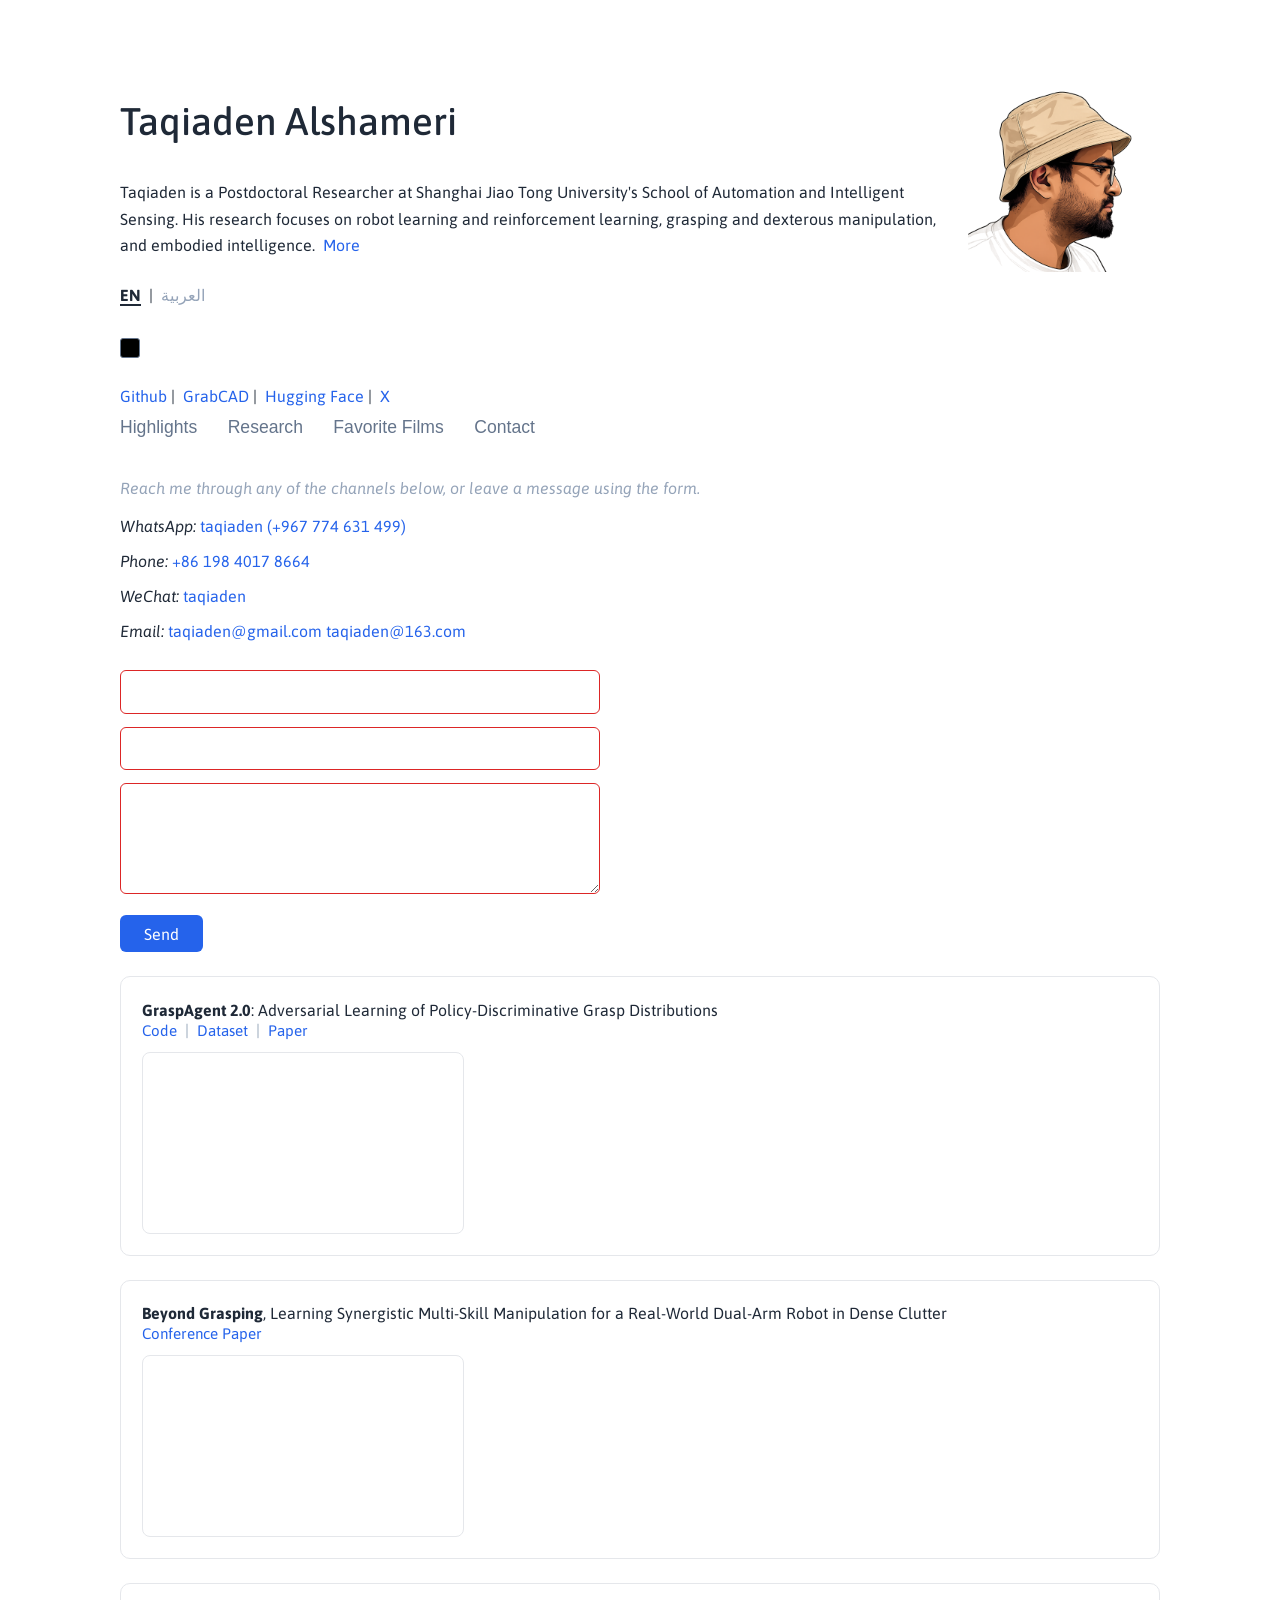
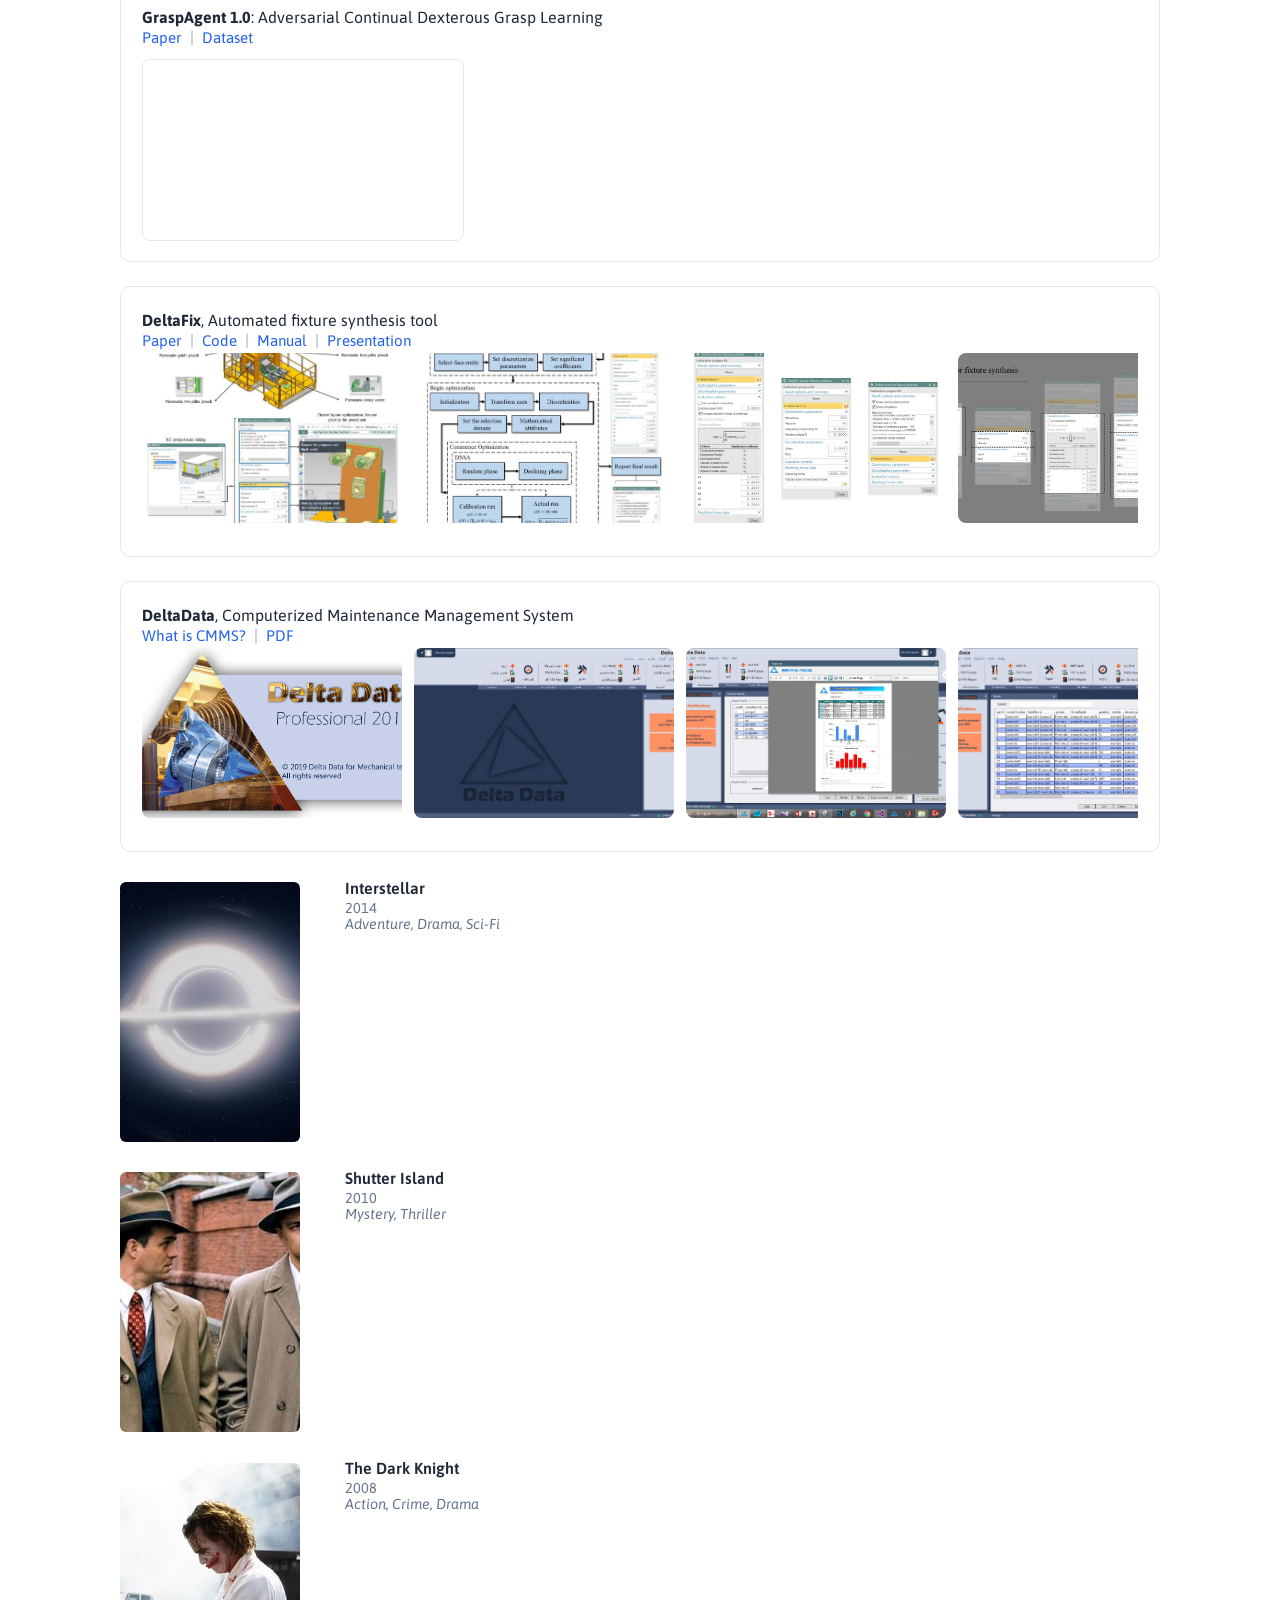
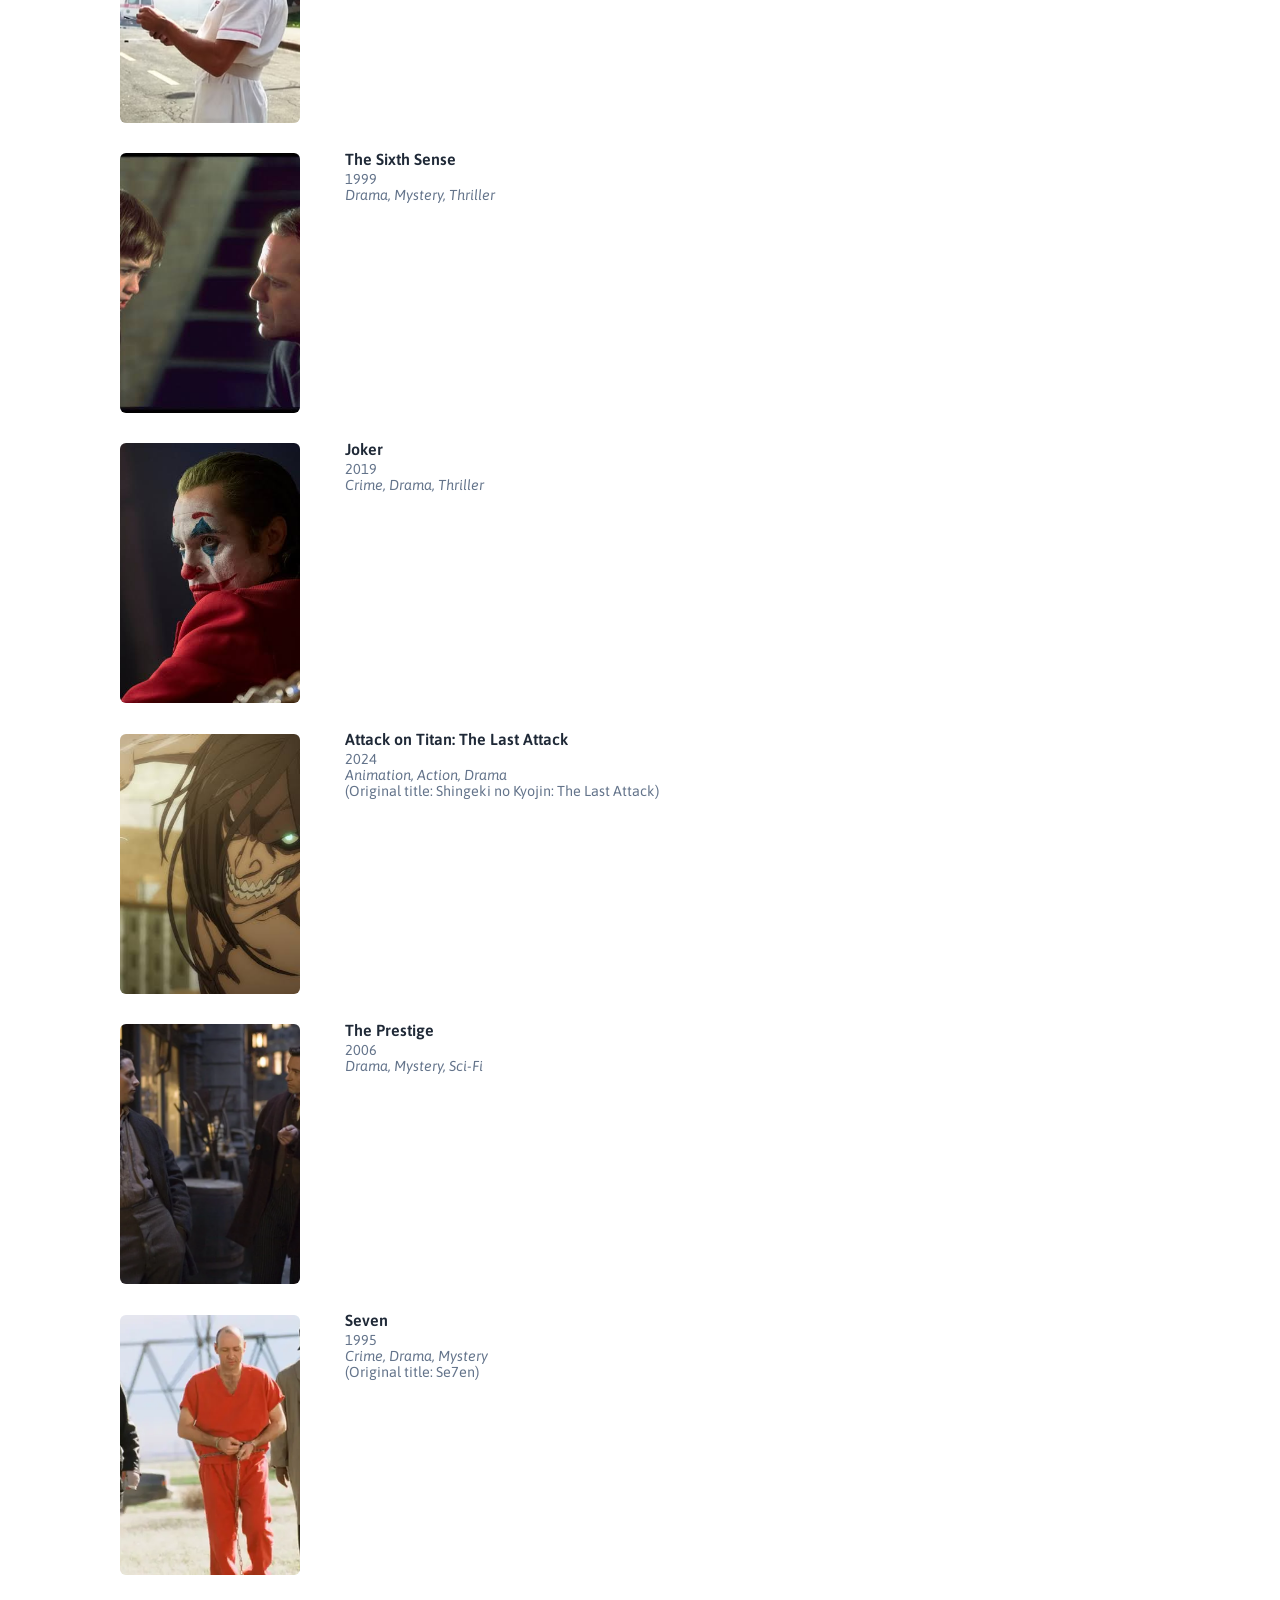
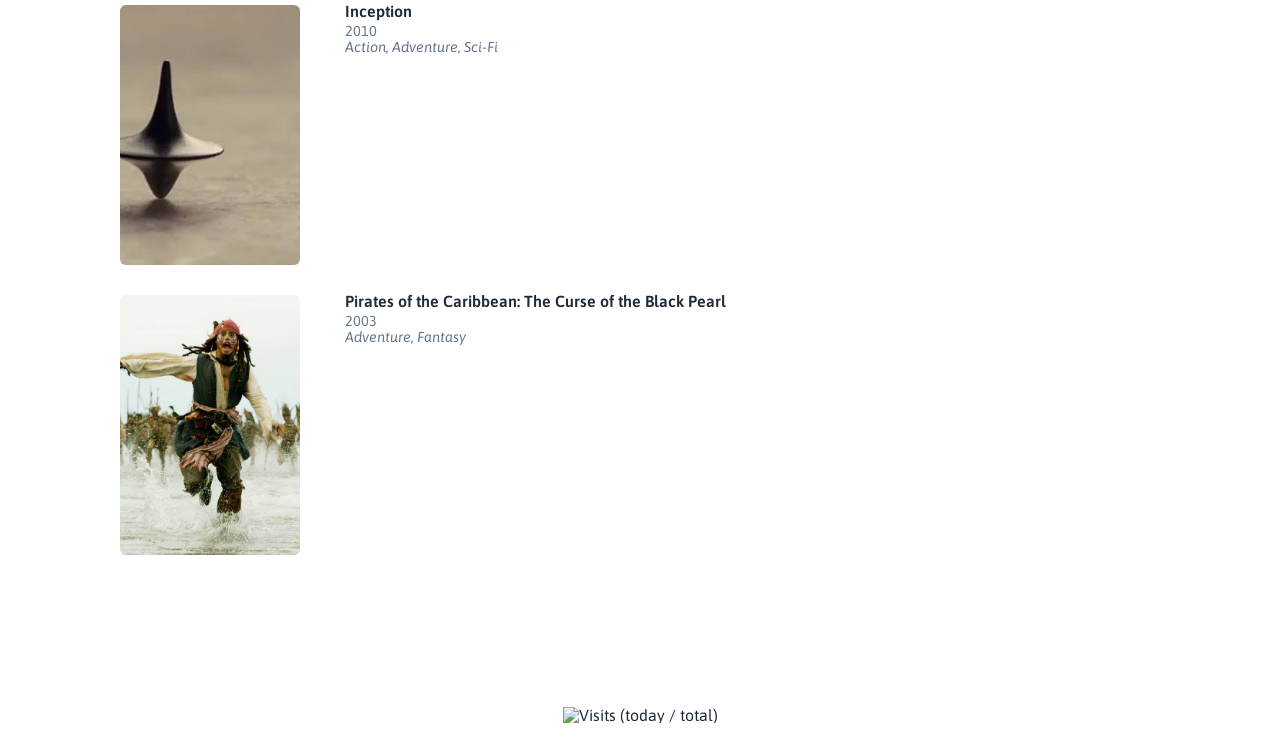
==== index.html @ e6f74d8f "commit my site from labtop" ====
<!DOCTYPE HTML>
<html>

<head>

  <!-- Title -->
  <title>Taqiaden</title>
  <link rel="icon" type="image/png" href="images/profile.png">
  <meta charset="utf-8" />
  <meta name="viewport" content="width=device-width, initial-scale=1.0">
  <!-- Isotope JS -->
  <script src="https://cdnjs.cloudflare.com/ajax/libs/jquery/3.6.1/jquery.min.js"></script>
  <script src="https://cdnjs.cloudflare.com/ajax/libs/jqueryui/1.13.2/jquery-ui.min.js"></script>
  <script src="https://unpkg.com/isotope-layout@3/dist/isotope.pkgd.min.js"></script>

  <!-- Custom Style -->
  <script>
    document.documentElement.dataset.theme =
      window.matchMedia &&
        window.matchMedia('(prefers-color-scheme: dark)').matches
        ? 'dark'
        : 'light';
  </script>
  <link rel="stylesheet" href="style.css">

  <!-- Google Font -->
  <link rel="preconnect" href="https://fonts.googleapis.com">
  <link rel="preconnect" href="https://fonts.gstatic.com" crossorigin>
  <link
    href="https://fonts.googleapis.com/css2?family=Asap:ital,wght@0,100;0,200;0,300;0,400;0,500;0,600;0,700;1,100;1,200;1,300;1,400;1,500;1,600;1,700&display=swap"
    rel="stylesheet">
  <script defer src="https://cloud.umami.is/script.js" data-website-id="cbba7de1-0b8f-4542-9497-7032e10884a3"></script>
</head>

<body id="body">

  <div id="main">
    <div id="intro">
      <div id="intro-text">
        <h1><span data-en="Taqiaden Alshameri" data-ar="تقي الدين الشميري"> Taqiaden Alshameri </span></h1>
        <p>
          <span
            data-en="Taqiaden is a Postdoctoral Researcher at Shanghai Jiao Tong University's School of Automation and Intelligent Sensing. His research focuses on robot learning and reinforcement learning, grasping and dexterous manipulation, and embodied intelligence."
            data-ar="تقي الدين باحث ما بعد الدكتوراه في كلية الأتمتة والاستشعار الذكي بجامعة شنغهاي جياو تونغ. تركز أبحاثه على تعلم الروبوتات والتعلم المعزز، والقبض والتلاعب البارع، والذكاء المتجسد.">
            Taqiaden is a Postdoctoral Researcher at Shanghai Jiao Tong University's School of Automation and
            Intelligent
            Sensing. His research focuses on robot learning and reinforcement learning, grasping and dexterous
            manipulation,
            and embodied intelligence.
          </span>

          <span id="more-bio" style="display: none"
            data-en="A fighter who seeks to conquer real-life problems with creative algorithms. Always straightforward to the point with minimal resource utilization. Experienced Scholar and Mechanical Engineer with a proven track record in design and automation, robotics systems, CAD modeling, deep learning, optimization algorithms, and developing computerized solutions."
            data-ar="مقاتل يسعى للتغلب على مشاكل الحياة الواقعية بخوارزميات إبداعية. مباشر دائمًا مع الحد الأدنى من استخدام الموارد. باحث ومهندس ميكانيكي متمرس مع سجل حافل في التصميم والأتمتة وأنظمة الروبوتات ونمذجة CAD والتعلم العميق وخوارزميات التحسين وتطوير الحلول المحوسبة.">
            A fighter who seeks to conquer real-life problems with creative algorithms. Always straightforward to the
            point with minimal resource utilization. Experienced Scholar and Mechanical Engineer with a proven track
            record in design and automation, robotics systems, CAD modeling, deep learning, optimization algorithms,
            and
            developing computerized solutions.
          </span>

          <a href="javascript:toggle_bio()" id="bio-toggle" data-en="More" data-ar="المزيد">More</a>
        </p>
        <p class="lang-switch">
          <a href="javascript:set_lang('en')" id="lang-en" class="lang-btn is-active">EN</a>
          &nbsp;|&nbsp;
          <a href="javascript:set_lang('ar')" id="lang-ar" class="lang-btn">العربية</a>
        </p>
        <p class="theme-switch">
          <button id="theme-toggle" type="button" aria-label="Switch to dark mode" title="Switch theme">
          </button>
        </p>
        <p>
          <a href="https://github.com/taqiaden">Github</a>&nbsp;|&nbsp;
          <a href="https://grabcad.com/taqiaden-1">GrabCAD</a>&nbsp;|&nbsp;
          <a href="https://huggingface.co/taqiaden">Hugging Face</a>&nbsp;|&nbsp;
          <a href="https://x.com/taqiaden">X</a>
        </p>

      </div>

      <div id="intro-image">
        <img src="images/profile.png">
      </div>

    </div>

    <div id="filters" class="button-group">
      <!-- <button class="button" data-filter="*">Show All</button> -->
      <button class="button" data-filter=".highlight" data-en="Highlights" data-ar="أبرز الأعمال">Highlights</button>
      <button class="button" data-filter=".publication" data-en="Research" data-ar="الأبحاث">Research</button>
      <button class="button" data-filter=".Movie" data-en="Favorite Films" data-ar="أفلامي المفضلة">Favorite
        Films</button>
      <button class="button" data-filter=".contact" data-en="Contact" data-ar="تواصل">Contact</button>

    </div>

    <div class="grid">

      <!-- ===== CONTACT ===== -->
      <div class="list-item contact" data-category="contact">
        <div class="project-description">

          <p class="contact-form-intro"
            data-en="Reach me through any of the channels below, or leave a message using the form."
            data-ar="تواصل معي عبر أي من القنوات أدناه، أو اترك رسالة باستخدام النموذج.">
            Reach me through any of the channels below, or leave a message using the form.
          </p>

          <!-- 1) Contact details first -->
          <ul class="contact-list">
            <li>
              <i data-en="WhatsApp:" data-ar="واتساب:">WhatsApp:</i>
              <a href="https://wa.me/967774631499" target="_blank" rel="noopener">taqiaden</a>
              <a href="https://wa.me/967774631499" target="_blank" rel="noopener">(+967 774 631 499)</a>
            </li>
            <li>
              <i data-en="Phone:" data-ar="الهاتف:">Phone:</i>
              <a href="tel:+8619840178664">+86 198 4017 8664</a>
            </li>
            <li>
              <i data-en="WeChat:" data-ar="ويتشات:">WeChat:</i>
              <a href="taqiaden">taqiaden</a>
            </li>
            <li>
              <i data-en="Email:" data-ar="البريد الإلكتروني:">Email:</i>
              <a href="mailto:taqiaden@gmail.com">taqiaden@gmail.com</a>
              <a href="mailto:taqiaden@163.com">taqiaden@163.com</a>
            </li>
          </ul>

          <!-- 2) Form below the details -->

          <form action="https://api.formbeam.io/f/quick-bright-tree-1714" method="POST" class="contact-form">
            <p>
              <input type="text" name="name" data-en-placeholder="Your Name" data-ar-placeholder="اسمك" required>
            </p>
            <p>
              <input type="email" name="email" data-en-placeholder="Your Email" data-ar-placeholder="بريدك الإلكتروني"
                required>
            </p>
            <p>
              <textarea name="message" rows="4" data-en-placeholder="Your Message" data-ar-placeholder="رسالتك"
                required></textarea>
            </p>
            <input type="text" name="honeypot" tabindex="-1" autocomplete="off" aria-hidden="true" style="display:none">
            <button type="submit" data-en="Send" data-ar="إرسال">Send</button>
          </form>
        </div>
      </div>
      <!-- ===== END CONTACT ===== -->

      <!-- Truncated Set of Highlights (Shown by Default) -->
      <div id="main-highlights">



        <div class="list-item highlight" data-category="highlight">
          <div class="project-description">
            <h3><b>GraspAgent 2.0</b>: Adversarial Learning of Policy-Discriminative Grasp Distributions</h3>
            <p>
              <a href="https://github.com/taqiaden/GraspAgent_AnyHand" target="_blank" rel="noopener">Code</a>
              &nbsp;|&nbsp;
              <a href="https://huggingface.co/datasets/taqiaden/GraspAgent" target="_blank" rel="noopener">Dataset</a>
              &nbsp;|&nbsp;
              <a href="#" onclick="showMessage(event); return false;" style="cursor: pointer;">Paper</a>
              <script>
                function showMessage(event) {
                  event.preventDefault();
                  const newWindow = window.open('', '_blank', 'width=400,height=200');
                  newWindow.document.write(`
    <html>
      <head><title>Message</title></head>
      <body style="font-family: Arial; padding: 20px; text-align: center;">
        <p>The paper is under peer review. If you need an initial copy from the author, please contact me. Thanks!</p>
      </body>
    </html>
  `);
                  newWindow.document.close();
                }
              </script>
            </p>
            <iframe width="320" height="180" src="https://www.youtube.com/embed/OhyEVtTZgt0" title="Demo 3"
              frameborder="0" loading="lazy"
              allow="accelerometer; autoplay; clipboard-write; encrypted-media; gyroscope; picture-in-picture; web-share"
              allowfullscreen></iframe>

          </div>
        </div>



        <div class="list-item highlight" data-category="highlight">
          <div class="project-description">
            <h3><b>Beyond Grasping</b>, Learning Synergistic Multi-Skill Manipulation for a Real-World
              Dual-Arm Robot in Dense Clutter</h3>
            <p>
              <a href="#" onclick="showMessage(event); return false;" style="cursor: pointer;">Conference</a>
              <script>
                function showMessage(event) {
                  event.preventDefault();
                  const newWindow = window.open('', '_blank', 'width=400,height=200');
                  newWindow.document.write(`
    <html>
      <head><title>Message</title></head>
      <body style="font-family: Arial; padding: 20px; text-align: center;">
        <p>The official link is not realeased yet. If you need a copy from the author, please contact me. Thanks!</p>
      </body>
    </html>
  `);
                  newWindow.document.close();
                }
              </script>
              <a href="#" onclick="showMessage(event); return false;" style="cursor: pointer;">Paper</a>
              <script>
                function showMessage(event) {
                  event.preventDefault();
                  const newWindow = window.open('', '_blank', 'width=400,height=200');
                  newWindow.document.write(`
    <html>
      <head><title>Message</title></head>
      <body style="font-family: Arial; padding: 20px; text-align: center;">
        <p>The paper is under peer review. If you need an initial copy from the author, please contact me. Thanks!</p>
      </body>
    </html>
  `);
                  newWindow.document.close();
                }
              </script>
            </p>
            <iframe width="320" height="180" src="https://www.youtube.com/embed/_r1BAmj_31o" title="Demo 2"
              frameborder="0" loading="lazy"
              allow="accelerometer; autoplay; clipboard-write; encrypted-media; gyroscope; picture-in-picture; web-share"
              allowfullscreen></iframe>
          </div>
        </div>


        <div class="list-item highlight" data-category="highlight">
          <div class="project-description">
            <h3><b>GraspAgent 1.0</b>: Adversarial Continual Dexterous Grasp Learning</h3>
            <p>
              <a href="https://ieeexplore.ieee.org/abstract/document/10758247/" target="_blank" rel="noopener">Paper</a>
              &nbsp;|&nbsp;
              <a href="https://doi.org/10.5281/zenodo.11516242" target="_blank" rel="noopener">Dataset</a>
            </p>
            <iframe width="320" height="180" src="https://www.youtube.com/embed/xBuanLjSncA" title="Demo 1"
              frameborder="0" loading="lazy"
              allow="accelerometer; autoplay; clipboard-write; encrypted-media; gyroscope; picture-in-picture; web-share"
              allowfullscreen></iframe>
          </div>
        </div>

      </div>

      <div class="list-item highlight" data-category="highlight">
        <div class="project-description">
          <h3><b>DeltaFix</b>, Automated fixture synthesis tool</h3>
          <p>
            <a href="https://doi.org/10.1016/j.rcim.2023.102579" target="_blank" rel="noopener">Paper</a>
            &nbsp;|&nbsp;
            <a href="https://github.com/taqiaden/deltafix" target="_blank" rel="noopener">Code</a>
            &nbsp;|&nbsp;
            <a href="https://github.com/taqiaden/deltafix/blob/main/Development%20of%20DeltaFix%20tool%20for%20fixture%20synthesis%20in%20NX%2010.0%20platform%2C%20based%20on%20C%2B%2B%20and%20NXopen%20API%20library.pdf"
              target="_blank" rel="noopener">Manual</a>
            &nbsp;|&nbsp;
            <a href="https://doi.org/10.13140/RG.2.2.23009.38245" target="_blank" rel="noopener">Presentation</a>
          </p>

          <!-- Swipeable image gallery -->
          <div class="gallery">
            <img src="images/DeltaFix/DeltaFix_1.jpg" alt="DeltaFix screenshot">
            <img src="images/DeltaFix/DeltaFix_2.jpg" alt="DeltaFix screenshot">
            <img src="images/DeltaFix/DeltaFix_3.jpg" alt="DeltaFix screenshot">
            <img src="images/DeltaFix/DeltaFix_4.jpg" alt="DeltaFix screenshot">
            <img src="images/DeltaFix/DeltaFix_5.jpg" alt="DeltaFix screenshot">

          </div>
        </div>
      </div>

      <div class="list-item highlight" data-category="highlight">
        <div class="project-description">
          <h3><b>DeltaData</b>, Computerized Maintenance Management System</h3>
          <p>
            <a href="https://www.sap.com/uk/resources/what-is-cmms" target="_blank" rel="noopener">What is CMMS?</a>
            &nbsp;|&nbsp;
            <a href="documents/DeltaData_CMMS_about.pdf" target="_blank" rel="noopener">PDF</a>
          </p>

          <!-- Swipeable image gallery -->
          <div class="gallery">
            <img src="images/DeltaData/delta_data_1.png" alt="DeltaData screenshot">
            <img src="images/DeltaData/delta_data_2.JPG" alt="DeltaData screenshot">
            <img src="images/DeltaData/delta_data_3.JPG" alt="DeltaData screenshot">
            <img src="images/DeltaData/delta_data_4.JPG" alt="DeltaData screenshot">
            <img src="images/DeltaData/delta_data_5.jpg" alt="DeltaData screenshot">
            <img src="images/DeltaData/delta_data_6.png" alt="DeltaData screenshot">
            <img src="images/DeltaData/delta_data_7.png" alt="DeltaData screenshot">

          </div>
        </div>
      </div>


      <!-- ===== MY TOP MOVIES ===== -->
      <div class="list-item Movie" data-category="Movie">
        <a href="https://www.imdb.com/title/tt0816692/" class="thumbnail">
          <img src="images/Interstellar.jpeg" width="180px" alt="Interstellar poster">
        </a>
        <div class="project-description">
          <h3><a href="https://www.imdb.com/title/tt0816692/" class="movie-title">Interstellar</a></h3>
          <p>
            2014<br>
            <i>Adventure, Drama, Sci-Fi</i>
          </p>
        </div>
      </div>

      <div class="list-item Movie" data-category="Movie">
        <a href="https://www.imdb.com/title/tt1130884/" class="thumbnail">
          <img src="images/Shutter_Island.jpeg" width="180px" alt="Shutter Island poster">
        </a>
        <div class="project-description">
          <h3><a href="https://www.imdb.com/title/tt1130884/" class="movie-title">Shutter Island</a></h3>
          <p>
            2010<br>
            <i>Mystery, Thriller</i>
          </p>
        </div>
      </div>

      <div class="list-item Movie" data-category="Movie">
        <a href="https://www.imdb.com/title/tt0468569/" class="thumbnail">
          <img src="images/The_Dark_Knight.avif" width="180px" alt="The Dark Knight poster">
        </a>
        <div class="project-description">
          <h3><a href="https://www.imdb.com/title/tt0468569/" class="movie-title">The Dark Knight</a></h3>
          <p>
            2008<br>
            <i>Action, Crime, Drama</i>
          </p>
        </div>
      </div>

      <div class="list-item Movie" data-category="Movie">
        <a href="https://www.imdb.com/title/tt0167404/" class="thumbnail">
          <img src="images/The_Sixth_Sense.jpeg" width="180px" alt="The Sixth Sense poster">
        </a>
        <div class="project-description">
          <h3><a href="https://www.imdb.com/title/tt0167404/" class="movie-title">The Sixth Sense</a></h3>
          <p>
            1999<br>
            <i>Drama, Mystery, Thriller</i>
          </p>
        </div>
      </div>



      <div class="list-item Movie" data-category="Movie">
        <a href="https://www.imdb.com/title/tt7286456/" class="thumbnail">
          <img src="images/Joker.jpeg" width="180px" alt="Joker poster">
        </a>
        <div class="project-description">
          <h3><a href="https://www.imdb.com/title/tt7286456/" class="movie-title">Joker</a></h3>
          <p>
            2019<br>
            <i>Crime, Drama, Thriller</i>
          </p>
        </div>
      </div>

      <div class="list-item Movie" data-category="Movie">
        <a href="https://www.imdb.com/title/tt33405511/" class="thumbnail">
          <img src="images/Attack_on_Titan_The_Last_Attack.jpeg" width="180px"
            alt="Attack on Titan: The Last Attack poster">
        </a>
        <div class="project-description">
          <h3><a href="https://www.imdb.com/title/tt33175825/" class="movie-title">Attack on Titan: The Last Attack</a>
          </h3>
          <p>
            2024<br>
            <i>Animation, Action, Drama</i><br>
            <small>(Original title: Shingeki no Kyojin: The Last Attack)</small>
          </p>
        </div>
      </div>

      <div class="list-item Movie" data-category="Movie">
        <a href="https://www.imdb.com/title/tt0482571/" class="thumbnail">
          <img src="images/The_Prestige.webp" width="180px" alt="The Prestige poster">
        </a>
        <div class="project-description">
          <h3><a href="https://www.imdb.com/title/tt0482571/" class="movie-title">The Prestige</a></h3>
          <p>
            2006<br>
            <i>Drama, Mystery, Sci-Fi</i>
          </p>
        </div>
      </div>

      <div class="list-item Movie" data-category="Movie">
        <a href="https://www.imdb.com/title/tt0114369/" class="thumbnail">
          <img src="images/Seven.webp" width="180px" alt="Seven poster">
        </a>
        <div class="project-description">
          <h3><a href="https://www.imdb.com/title/tt0114369/" class="movie-title">Seven</a></h3>
          <p>
            1995<br>
            <i>Crime, Drama, Mystery</i><br>
            <small>(Original title: Se7en)</small>
          </p>
        </div>
      </div>



      <div class="list-item Movie" data-category="Movie">
        <a href="https://www.imdb.com/title/tt1375666/" class="thumbnail">
          <img src="images/Inception.jpeg" width="180px" alt="Inception poster">
        </a>
        <div class="project-description">
          <h3><a href="https://www.imdb.com/title/tt1375666/" class="movie-title">Inception</a></h3>
          <p>
            2010<br>
            <i>Action, Adventure, Sci-Fi</i>
          </p>
        </div>
      </div>


      <div class="list-item Movie" data-category="Movie">
        <a href="https://www.imdb.com/title/tt0325980/" class="thumbnail">
          <img src="images/Pirates_of_the_Caribbean.jpg" width="180px"
            alt="Pirates of the Caribbean: The Curse of the Black Pearl poster">
        </a>
        <div class="project-description">
          <h3><a href="https://www.imdb.com/title/tt0325980/" class="movie-title">Pirates of the Caribbean: The Curse of
              the Black Pearl</a></h3>
          <p>
            2003<br>
            <i>Adventure, Fantasy</i>
          </p>
        </div>
      </div>
      <!-- ===== END MY TOP MOVIES ===== -->






    </div>

    <!-- Visitor counter -->
    <div class="list-item" style="justify-content: center; margin-top: 2em;">
      <img
        src="https://hitscounter.dev/api/hit?url=https%3A%2F%2Ftaqiaden.github.io%2F&label=&icon=eye&color=%23fff&message=&style=for-the-badge&tz=UTC"
        alt="Visits (today / total)">
    </div>

  </div>

  <script>
    // ---- Light / Dark Mode Toggle ----
    (function () {
      var button = document.getElementById('theme-toggle');

      if (!button) return;

      function update_theme_button() {
        var isDark = document.documentElement.dataset.theme === 'dark';

        button.setAttribute(
          'aria-label',
          isDark ? 'Switch to light mode' : 'Switch to dark mode'
        );

        button.setAttribute(
          'title',
          isDark ? 'Switch to light mode' : 'Switch to dark mode'
        );
      }

      button.addEventListener('click', function () {
        var currentTheme = document.documentElement.dataset.theme;

        document.documentElement.dataset.theme =
          currentTheme === 'dark' ? 'light' : 'dark';

        update_theme_button();
      });

      update_theme_button();
    })();

    // Isotope grid.
    var $grid = $('.grid').isotope({
      itemSelector: '.list-item',
      layoutMode: 'fitRows',
      transitionDuration: 0,
      stagger: 10,
      initLayout: false,
      getSortData: {
        name: '.name',
        symbol: '.symbol',
        number: '.number parseInt',
        category: '[data-category]',
        weight: function (itemElem) {
          var weight = $(itemElem).find('.weight').text();
          return parseFloat(weight.replace(/[\(\)]/g, ''));
        }
      }
    });

    // Bind filter button click.
    $('#filters').on('click', 'button', function () {
      var filterValue = $(this).attr('data-filter');

      localStorage.setItem('filterValue', filterValue);

      // Update URL hash
      var tab = {
        '.highlight': 'highlights',
        '.publication': 'research',
        '.Movie': 'films',
        '.contact': 'contact'
      };

      history.replaceState(null, '', '#' + tab[filterValue]);

      $grid.isotope({ filter: filterValue });
    });

    // Change is-checked class on buttons.
    $('.button-group').each(function (i, buttonGroup) {
      var $buttonGroup = $(buttonGroup);
      $buttonGroup.on('click', 'button', function () {
        $buttonGroup.find('.is-checked').removeClass('is-checked');
        $(this).addClass('is-checked');
      });
    });

    function update_isotope() {

      var tab = {
        'highlights': '.highlight',
        'research': '.publication',
        'films': '.Movie',
        'contact': '.contact'
      };

      // URL hash takes priority over saved preference
      var hash = window.location.hash.replace('#', '');
      var defaultFilterValue = tab[hash];

      // Otherwise, use the saved preference
      if (!defaultFilterValue) {
        defaultFilterValue = localStorage.getItem('filterValue');
      }

      // Default tab
      if (!defaultFilterValue) {
        defaultFilterValue = '.highlight';
      }

      $grid.isotope({ filter: defaultFilterValue });

      // Update active button
      var buttons = document.getElementsByClassName('button');

      for (var currButton of buttons) {
        if (currButton.getAttribute('data-filter') === defaultFilterValue) {
          currButton.classList.add('is-checked');
        } else {
          currButton.classList.remove('is-checked');
        }
      }
    }

    function toggle_bio() {
      var x = document.getElementById("more-bio");

      if (x.style.display === "none") {
        x.style.display = "inline";
      } else {
        x.style.display = "none";
      }

      update_bio_label();
    }

    function toggle_highlights() {
      var x = document.getElementById("main-highlights");
      var y = document.getElementById("more-highlights");
      var b = document.getElementById("toggle_highlights_button")
      if (y.style.display === "none") {
        x.style.display = "none";
        y.style.display = "block";
        b.innerHTML = "Show less"
        update_isotope();
      } else {
        x.style.display = "block";
        y.style.display = "none";
        b.innerHTML = "Show more"
        update_isotope();
      }
    }

    update_isotope();


    // Re-layout once all images (movie posters) have loaded,
    // so Isotope measures correct item heights and avoids overlap.
    $(window).on('load', function () {
      $grid.isotope('layout');
    });

    // Auto-number movie ranks based on DOM order
    document.querySelectorAll('.list-item.Movie .movie-title').forEach(function (el, i) {
      el.textContent = '#' + (i + 1) + ' — ' + el.textContent;
    });

    document.querySelectorAll('.gallery img').forEach(img => {
      img.addEventListener('click', () => {
        const overlay = document.createElement('div');
        overlay.style.cssText =
          'position:fixed;inset:0;background:rgba(0,0,0,.85);display:flex;' +
          'align-items:center;justify-content:center;z-index:9999';
        const big = document.createElement('img');
        big.src = img.src;
        big.style.cssText = 'max-width:90%;max-height:90%;border-radius:6px';
        overlay.appendChild(big);
        overlay.onclick = () => overlay.remove();
        document.body.appendChild(overlay);
      });
    });

    // ---- Language toggle (EN / AR) ----
    function set_lang(lang) {
      document.documentElement.lang = lang;
      document.documentElement.dir = (lang === 'ar') ? 'rtl' : 'ltr';

      // Swap visible text for elements that have both data-en and data-ar
      document.querySelectorAll('[data-en][data-ar]').forEach(function (el) {
        el.textContent = (lang === 'ar') ? el.getAttribute('data-ar')
          : el.getAttribute('data-en');
      });

      // Swap placeholders
      document.querySelectorAll('[data-en-placeholder][data-ar-placeholder]').forEach(function (el) {
        el.placeholder = (lang === 'ar') ? el.getAttribute('data-ar-placeholder')
          : el.getAttribute('data-en-placeholder');
      });

      // Update active state on the toggle buttons
      var enBtn = document.getElementById('lang-en');
      var arBtn = document.getElementById('lang-ar');
      if (enBtn && arBtn) {
        enBtn.classList.toggle('is-active', lang === 'en');
        arBtn.classList.toggle('is-active', lang === 'ar');
      }

      // Remember choice
      localStorage.setItem('lang', lang);

      // Re-layout Isotope (Arabic text height differs)
      if (typeof $grid !== 'undefined') {
        $grid.isotope('layout');
      }
    }

    // Keep the More/Less label consistent with the active language
    function update_bio_label() {
      var b = document.getElementById('bio-toggle');
      var x = document.getElementById('more-bio');
      if (!b || !x) return;
      var lang = document.documentElement.lang || 'en';
      var expanded = (x.style.display !== 'none');
      var moreTxt = (lang === 'ar') ? 'المزيد' : 'More';
      var lessTxt = (lang === 'ar') ? 'أقل' : 'Less';
      b.textContent = expanded ? lessTxt : moreTxt;
    }


    // Apply saved language on page load
    (function () {
      var saved = localStorage.getItem('lang');
      if (saved === 'ar') { set_lang('ar'); update_bio_label(); }
      else { update_bio_label(); }
    })();


  </script>
  <!-- Cloudflare Web Analytics -->
  <script type='module' src='https://static.cloudflareinsights.com/beacon.min.js'
    data-cf-beacon='{"token": "94af3c9c97d24dba81c3a80b0bb8707d"}'></script><!-- End Cloudflare Web Analytics -->
</body>


</html>
---- style.css ----
/* CSS Reset: http://meyerweb.com/eric/tools/css/reset */

html, body, div, span, applet, object, iframe,
h1, h2, h3, h4, h5, h6, p, blockquote, pre,
a, abbr, acronym, address, big, cite, code,
del, dfn, em, img, ins, kbd, q, s, samp,
small, strike, strong, sub, sup, tt, var,
b, u, i, center,
dl, dt, dd, ol, ul, li,
fieldset, form, label, legend,
table, caption, tbody, tfoot, thead, tr, th, td,
article, aside, canvas, details, embed, 
figure, figcaption, footer, header, hgroup, 
menu, nav, output, ruby, section, summary,
time, mark, audio, video {
  margin: 0;
  padding: 0;
  border: 0;
  font-size: 100%;
  font: inherit;
  vertical-align: baseline;
}
/* HTML5 display-role reset for older browsers */
article, aside, details, figcaption, figure, 
footer, header, hgroup, menu, nav, section {
  display: block;
}
body {
  line-height: 1;
}
ol, ul {
  list-style: none;
}
blockquote, q {
  quotes: none;
}
blockquote:before, blockquote:after,
q:before, q:after {
  content: '';
  content: none;
}
table {
  border-collapse: collapse;
  border-spacing: 0;
}

:root {
  color-scheme: light;

  --text-primary: #1f2937;
  --text-secondary: #64748b;
  --text-muted: #94a3b8;

  --accent: #2563eb;
  --accent-hover: #1d4ed8;

  --border: #e5e7eb;
  --background: #ffffff;
  --surface: #ffffff;
  --surface-hover: #f8fafc;
}
/**************************************************/

#body {
  font-family: 'Asap', sans-serif;
  font-size: 1em;
  line-height: 1.65;
  color: var(--text-primary);
}

#main {
  width: min(90%, 65rem);
  margin: 0 auto;
  position: relative;
  min-height: 100vh;
  box-sizing: border-box;
}



i {
  font-style: italic;
}

b {
  font-weight: 700;
}

h1 {
  font-size: 2.4em;
  line-height: 3em;
  font-weight: 500;
}

/**************************************************/
/* Profile image and description. */

#intro {
  padding-top: 4em;
  display: flex;
  align-items: flex-start;
  gap: 2em;
}

#intro-text {
  flex: 1;
  min-width: 0;
}

#intro-image {
  flex: 0 0 12em;
  width: 12em;
  height: 12em;
  margin: 1em 0 0;
  overflow: hidden;
  border-radius: 12px;
}

#intro-image img {
  width: 100%;
  height: 100%;
  object-fit: cover;
}

/**************************************************/
/* Section buttons. */

#menu {
  display: flex;
}

.menu-item {
  float: left;
  margin-right: 2em;
}

h2 {
  font-size: 1.6em;
  line-height: 2.4em;
  margin-top: 0.5em;
  color: var(--text-secondary);
}

.selected h2 {
  color: var(--text-primary);
}

.button {
  display: inline-block;
  cursor: pointer;
  border: none;
  background: none;
  color: var(--text-secondary);
  font-size: 1.1em;
  font-weight: 500;
  line-height: 2em;
  margin-right: 1.5em;
  padding: 0;
  transition: color 0.2s ease;
}



.button.is-checked {
  font-weight: 600;
}

.button:hover,
.button.is-checked {
  color: var(--accent);
}

.button.is-checked {
  font-weight: 600;
}

.button-group:after {
  content: '';
  display: block;
  clear: both;
}

/**************************************************/
/* Isotope grid list of items. */

.grid {
  padding-bottom: 6em;
}

/* clear fix */
.grid:after {
  content: '';
  display: block;
  clear: both;
}

.description {
  margin-bottom: 1em;
}

.list-item {
  width: 100%;
  line-height: 1em;
  margin-top: 1em;
  box-sizing: border-box;
  margin-bottom: 24px;
  display: flex;
  align-items: flex-start;
  gap: 24px;
}

.list-item .thumbnail { flex: 0 0 180px; }
.list-item .thumbnail img { width: 180px; height: auto; display: block; }
.list-item .project-description {
  flex: 1 1 auto;
  min-width: 0;
  max-width: 100%;
  box-sizing: border-box;
}

.list-item p.date {
  display: inline-block;
  width: 3em;
  color: var(--text-secondary);
}

/**************************************************/
/* Gallery of 3 preview videos. */

/* Horizontally scrollable image gallery */
.gallery {
  display: flex;
  gap: 12px;
  width: 100%;
  max-width: 100%;
  min-width: 0;
  box-sizing: border-box;
  overflow-x: auto;
  overflow-y: hidden;
  padding: 4px 2px 12px;
  scroll-snap-type: x mandatory;
  -webkit-overflow-scrolling: touch;
  overscroll-behavior-x: contain;
}

.gallery img {
  flex: 0 0 260px;
  width: 260px;
  height: 170px;
  max-width: 85%;
  object-fit: cover;
  border-radius: 8px;
  scroll-snap-align: start;
  display: block;
}

/**************************************************/
/* Contact tab. */

.contact-list {
  list-style: none;
  padding: 0;
  margin: 1em 0 0 0;
}

.contact-list li {
  line-height: 1.8em;
  margin-bottom: 0.4em;
}

.contact-list li b {
  display: inline-block;
  width: 6em;
  color: var(--text-primary);
}

h2,
.publication p,
.list-item p.date {
  color: var(--text-secondary);
}

a {
  color: var(--accent);
  text-decoration: none;
  transition: color 0.2s ease;
}

a:hover {
  color: var(--accent);
  text-decoration: underline;
}

/* optional: hide scrollbar but keep swipe */
.gallery::-webkit-scrollbar { height: 6px; }
.gallery::-webkit-scrollbar-thumb {
  background: var(--border);
  border-radius: 3px;
}
.previews {
  display: grid;
  grid-template-columns: repeat(3, 1fr);
  gap: 10px;
  grid-auto-rows: minmax(100px, auto);
  height: 12.5em;
}

.previews video {
  border-radius: 5px;
}

.previews a:hover {
  border: none;
}

.preview1 {
  grid-column: 1;
  width: 100%;
}
.preview2 {
  grid-column: 2;
  width: 100%;
}
.preview3 {
  grid-column: 3;
  width: 100%;
}

/**************************************************/
/* Buttons for showing more or less highlights. */

.toggle-button {
  margin-top: 2em;
}

.toggle-button a {
  color: var(--text-muted);
}

.toggle-button a:hover {
  color: var(--accent);
}

/**************************************************/
/* Publication details (thumbnail media, title, and description). */

.thumbnail {
/*  width: 21%;*/
  width: 18%;
  float: left;
  margin-right: 2%;
}

.thumbnail:hover {
  border-bottom: none;
}

.thumbnail img {
  margin-top: 0.4em;
  border-radius: 6px;
  width: 100%;
  height: auto;
  display: block;
}

.thumbnail video {
  margin-top: 0.4em;
  border-radius: 5px;
  width: 100%;
  height: 100%;
}

h3 {
  font-size: 1em;
  line-height: 1.5em;
}

h3 a {
  color: var(--text-primary);
}

h3 a:hover {
  color: var(--accent);
}

.publication {
  margin-bottom: 0.5em;
}

.publication p {
  font-size: 1em;
  line-height: 1.5em;
  color: var(--text-secondary);
}

.project-description {
  min-width: 0;
}

/**************************************************/
/* Contact form (FormBeam). */

.contact-form {
  max-width: 30em;
  margin-top: 1.5em;
}

.contact-form p {
  margin-bottom: 0.8em;
}

.contact-form input[type="text"],
.contact-form input[type="email"],
.contact-form textarea {
  width: 100%;
  padding: 0.6em 0.8em;
  border: 1px solid var(--border);
  border-radius: 6px;
  font-family: inherit;
  font-size: 1em;
  line-height: 1.4;
  box-sizing: border-box;
  color: var(--text-primary);
  background: var(--background);
}

.contact-form textarea {
  resize: vertical;
  min-height: 6em;
}

.contact-form input:focus,
.contact-form textarea:focus {
  outline: none;
  border-color: var(--accent);
  box-shadow: 0 0 0 3px rgba(37, 99, 235, 0.12);
}

.contact-form button {
  padding: 0.6em 1.5em;
  border: none;
  border-radius: 6px;
  background: rgb(20, 110, 190);
  color: #fff;
  font-size: 1em;
  font-family: inherit;
  cursor: pointer;
}

.contact-form button:hover {
  background: #0f4e86;
}

/**************************************************/
/* Language toggle */

.lang-switch {
  margin-top: 1em;
}

.lang-btn {
  color: var(--text-muted);
  cursor: pointer;
}

.lang-btn.is-active {
  color: var(--text-primary);
  font-weight: 700;
}

/* Arabic page direction */
html[dir="rtl"] #intro-text,
html[dir="rtl"] .project-description,
html[dir="rtl"] .contact-list,
html[dir="rtl"] .contact-form,
html[dir="rtl"] .contact-form-intro {
  text-align: right;
}



/* Center the theme toggle button itself */
#intro-text .theme-switch button {
  margin: 0 auto;
}

html[dir="rtl"] #intro {
  direction: rtl;
}

html[dir="rtl"] #intro-text {
  float: none;
}

html[dir="rtl"] #intro-image {
  float: none;
  margin: 1em 0 0;
}

html[dir="rtl"] .contact-list li b {
  display: inline-block;
}

/* Tabs follow Arabic flow */

html[dir="rtl"] #filters {
  direction: rtl;
  text-align: right;
}

html[dir="rtl"] .button {
  float: right;
  margin-right: 0;
  margin-left: 1em;
}

/* Keep biography text aligned according to language */
#intro-text > p:first-of-type {
  text-align: left;
}

html[dir="rtl"] #intro-text > p:first-of-type {
  text-align: right;
}




.list-item.highlight,
.list-item.publication {
  padding: 1.3em;
  border: 1px solid var(--border);
  border-radius: 10px;
  background: var(--background);
  transition: border-color 0.2s ease,
              box-shadow 0.2s ease,
              transform 0.2s ease;
  min-width: 0;
  max-width: 100%;
}

/* .list-item.highlight:hover,
.list-item.publication:hover {
border-color: var(--text-muted);
  box-shadow: 0 4px 14px rgba(15, 23, 42, 0.06);
  transform: translateY(-2px);
} */


.project-description > p a {
  font-size: 0.95em;
}

.project-description > p {
  color: var(--text-muted);
}

.project-description > p a {
  color: var(--accent);
}

.project-description iframe {
  border-radius: 8px;
  margin-top: 0.8em;
  max-width: 100%;
  border: 1px solid var(--border);
  display: block;
}

.list-item.Movie .project-description p {
  font-size: 0.9em;
  color: var(--text-secondary);
}

.list-item.Movie .movie-title {
  font-weight: 600;
}

.list-item.Movie .thumbnail img {
  width: 180px;
  height: 260px;
  object-fit: cover;
}

.contact-form-intro {
  color: var(--text-secondary);
  font-style: italic;
  margin: 1.2em 0 0.6em;
}

.contact-form input:invalid:not(:placeholder-shown),
.contact-form textarea:invalid:not(:placeholder-shown) {
  border-color: #dc2626;
}

.contact-form button {
  margin-top: 0.4em;
}

.lang-btn { transition: color 0.15s ease; }
.lang-btn.is-active { border-bottom: 2px solid currentColor; }

.contact-form-heading {
  margin-top: 2em;
}



/**************************************************/
/* Subtle footer at the bottom of the page. */

#bio-toggle {
  color: var(--accent);
  cursor: pointer;
  margin-left: 4px;
}

#intro-text p + p {
  margin-top: 1.5em;
}

#intro-text p:not(.lang-switch) {
  text-align: left;
}

html[dir="rtl"] #intro-text p:not(.lang-switch) {
  text-align: right;
}

#footer {
  color: var(--text-muted);
  position: static;
  margin-top: 3em;
  padding: 1em 0;
  line-height: 1.8;
  border-top: 1px solid var(--border);
}

.contact-form input:focus,
.contact-form textarea:focus {
  outline: none;
  border-color: var(--accent);
  box-shadow: 0 0 0 3px rgba(37, 99, 235, 0.12);
}

.contact-form button {
  padding: 0.6em 1.5em;
  border: none;
  border-radius: 6px;
  background: var(--accent);
  color: #fff;
  font-size: 1em;
  font-family: inherit;
  cursor: pointer;
  transition: background 0.2s ease;
}

.contact-form button:hover {
  background: var(--accent-hover);
}

/* Keyboard accessibility */
a:focus-visible,
button:focus-visible,
.lang-btn:focus-visible,
#bio-toggle:focus-visible {
  outline: 2px solid var(--accent);
  outline-offset: 3px;
}

/* Smooth scrolling */
html {
  scroll-behavior: smooth;
}

/* Better text rendering */
body {
  -webkit-font-smoothing: antialiased;
  -moz-osx-font-smoothing: grayscale;
}

/* Respect reduced-motion preferences */
@media (prefers-reduced-motion: reduce) {
  *,
  *::before,
  *::after {
    scroll-behavior: auto !important;
    transition-duration: 0.01ms !important;
    animation-duration: 0.01ms !important;
    animation-iteration-count: 1 !important;
  }
}

@media (max-width: 768px) {
  .list-item.highlight,
  .list-item.publication {
    padding: 1em;
    flex-direction: column;
    gap: 12px;
  }

  .list-item .thumbnail {
    flex: none;
    width: 100%;
    max-width: 220px;
    margin-right: 0;
  }

  .list-item .thumbnail img {
    width: 100%;
    height: auto;
  }

  .list-item {
    min-width: 0;
  }

  .gallery {
    width: 100%;
    max-width: 100%;
    overflow-x: auto;
  }

  .gallery img {
    flex: 0 0 220px;
    width: 220px;
    max-width: 85%;
    height: 145px;
  }

  h1 {
    font-size: 2em;
    line-height: 1.5em;
  }
}

@media (max-width: 768px) {
  #intro {
    display: flex;
    flex-direction: column;
    align-items: center;
    gap: 16px;
    padding-top: 2em;
  }

  #intro-image {
    order: -1;
    flex: none;
    width: 140px;
    height: 140px;
    margin: 0 auto;
  }

  #intro-image img {
    display: block;
    width: 100%;
    height: 100%;
    object-fit: cover;
  }

  #intro-text {
    width: 100%;
    flex: none;
    min-width: 0;
    text-align: left;
  }

  html[dir="rtl"] #intro-text {
    text-align: right;
  }


  /* Center navigation tabs */
  #filters {
    display: flex;
    justify-content: center;
    flex-wrap: wrap;
    gap: 8px 18px;
    text-align: center;
  }

  #filters .button {
    margin: 0;
    float: none;
  }
}


/* ===== DARK MODE ===== */

html[data-theme="dark"] {
  color-scheme: dark;

  --text-primary: #e5e7eb;
  --text-secondary: #a1aab8;
  --text-muted: #929dad;

  --accent: #8ab4f8;
  --accent-hover: #aecbfa;

  --border: #343d4a;
  --background: #151a22;
  --surface: #1e2631;
  --surface-hover: #273241;
}

/* Page background */
html[data-theme="dark"],
html[data-theme="dark"] body,
html[data-theme="dark"] #body,
html[data-theme="dark"] #main {
  background-color: var(--background);
  color: var(--text-primary);
}

/* Headings */
html[data-theme="dark"] h1,
html[data-theme="dark"] h3,
html[data-theme="dark"] h3 a,
html[data-theme="dark"] .selected h2 {
  color: var(--text-primary);
}

html[data-theme="dark"] h2,
html[data-theme="dark"] .publication p,
html[data-theme="dark"] .list-item p.date,
html[data-theme="dark"] .list-item.Movie .project-description p {
  color: var(--text-secondary);
}

/* Links */
html[data-theme="dark"] a,
html[data-theme="dark"] .project-description > p a {
  color: var(--accent);
}

html[data-theme="dark"] a:hover,
html[data-theme="dark"] h3 a:hover {
  color: var(--accent-hover);
}

/* Navigation tabs */
html[data-theme="dark"] .button {
  color: var(--text-secondary);
  background: transparent;
}

html[data-theme="dark"] .button:hover,
html[data-theme="dark"] .button.is-checked {
  color: var(--accent);
}

/* Cards */
html[data-theme="dark"] .list-item.highlight,
html[data-theme="dark"] .list-item.publication {
  background-color: var(--surface);
  border-color: var(--border);
}

html[data-theme="dark"] .list-item.highlight:hover,
html[data-theme="dark"] .list-item.publication:hover {
  border-color: #526176;
  box-shadow: 0 4px 14px rgba(0, 0, 0, 0.2);
}

/* Descriptions */
html[data-theme="dark"] .project-description > p {
  color: var(--text-secondary);
}

/* Contact information */
html[data-theme="dark"] .contact-list li,
html[data-theme="dark"] .contact-list li b,
html[data-theme="dark"] .contact-form-intro {
  color: var(--text-secondary);
}

/* Contact form */
html[data-theme="dark"] .contact-form input[type="text"],
html[data-theme="dark"] .contact-form input[type="email"],
html[data-theme="dark"] .contact-form textarea {
  background-color: var(--surface);
  color: var(--text-primary);
  border-color: var(--border);
}

html[data-theme="dark"] .contact-form input::placeholder,
html[data-theme="dark"] .contact-form textarea::placeholder {
  color: var(--text-muted);
}

html[data-theme="dark"] .contact-form input:focus,
html[data-theme="dark"] .contact-form textarea:focus {
  border-color: var(--accent);
  box-shadow: 0 0 0 3px rgba(138, 180, 248, 0.15);
}

html[data-theme="dark"] .contact-form button {
  background-color: var(--accent);
  color: #ffffff;
}

html[data-theme="dark"] .contact-form button:hover {
  background-color: var(--accent-hover);
}

/* Language switch */
html[data-theme="dark"] .lang-btn {
  color: var(--text-muted);
}

html[data-theme="dark"] .lang-btn.is-active {
  color: var(--text-primary);
}

/* Bio toggle */
html[data-theme="dark"] #bio-toggle {
  color: var(--accent);
}

/* Gallery scrollbar */
html[data-theme="dark"] .gallery::-webkit-scrollbar-thumb {
  background: #455164;
}

/* Footer */
html[data-theme="dark"] #footer {
  color: var(--text-muted);
  border-top-color: var(--border);
}

/* Embedded videos */
html[data-theme="dark"] .project-description iframe {
  border-color: var(--border);
}

/* Invalid form fields */
html[data-theme="dark"] .contact-form input:invalid:not(:placeholder-shown),
html[data-theme="dark"] .contact-form textarea:invalid:not(:placeholder-shown) {
  border-color: #f87171;
}

/* Text selection */
html[data-theme="dark"] ::selection {
  background: #365b91;
  color: #ffffff;
}

/* Reverse visitor counter image in dark mode */
html[data-theme="dark"] .list-item img[src*="hitscounter.dev"] {
  filter: invert(1);
}

/* Theme toggle button */

.theme-switch {
  margin-top: 0.7em;
}

#theme-toggle {
  display: inline-block;
  width: 20px;
  height: 20px;
  padding: 0;
  border: 1px solid var(--text-secondary);
  border-radius: 3px;
  background: #000000;
  cursor: pointer;
  vertical-align: middle;
  transition: background-color 0.2s ease;
}

html[data-theme="dark"] #theme-toggle {
  background: #ffffff;
  border-color: #a1aab8;
}

#theme-toggle:focus-visible {
  outline: 2px solid var(--accent);
  outline-offset: 3px;
}

/* Center language switch, theme toggle, and social links on mobile only */
@media (max-width: 768px) {
  #intro-text .lang-switch,
  #intro-text .theme-switch,
  #intro-text > p:last-child {
    text-align: center !important;
  }
}
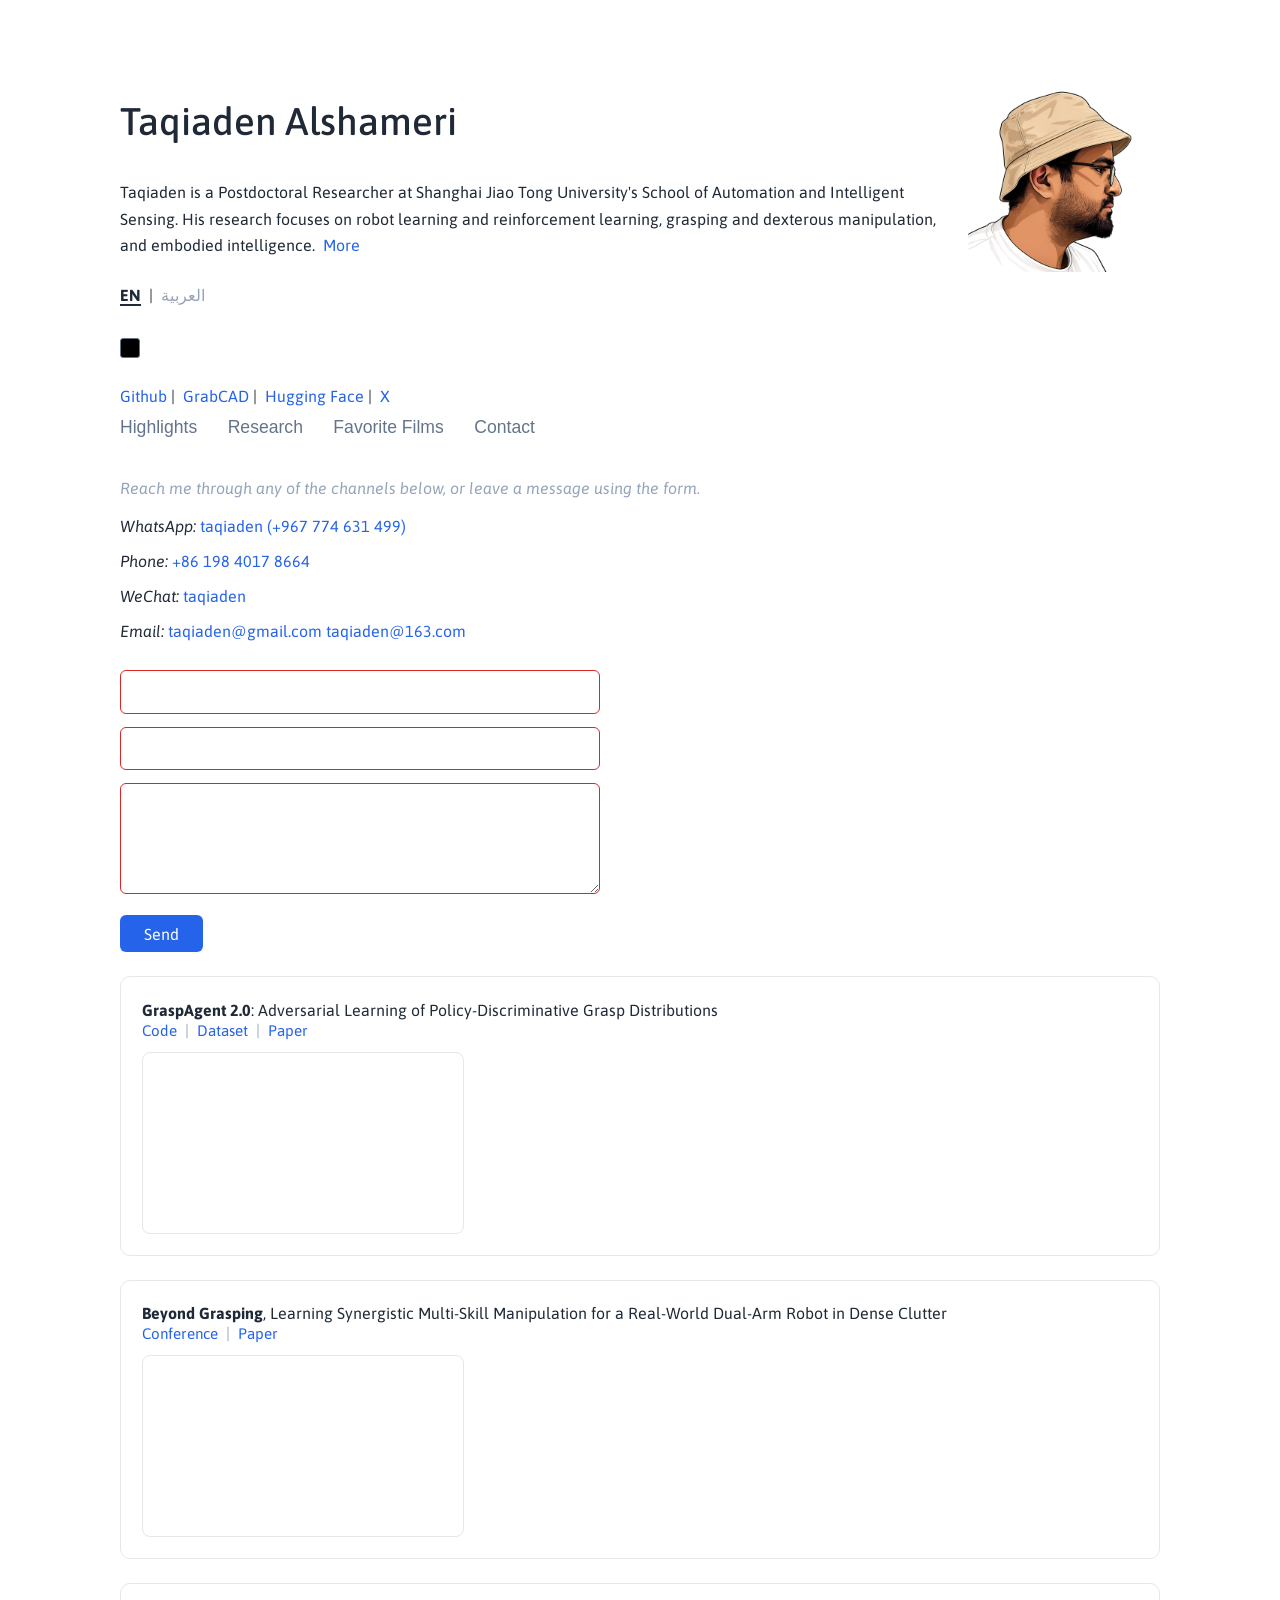
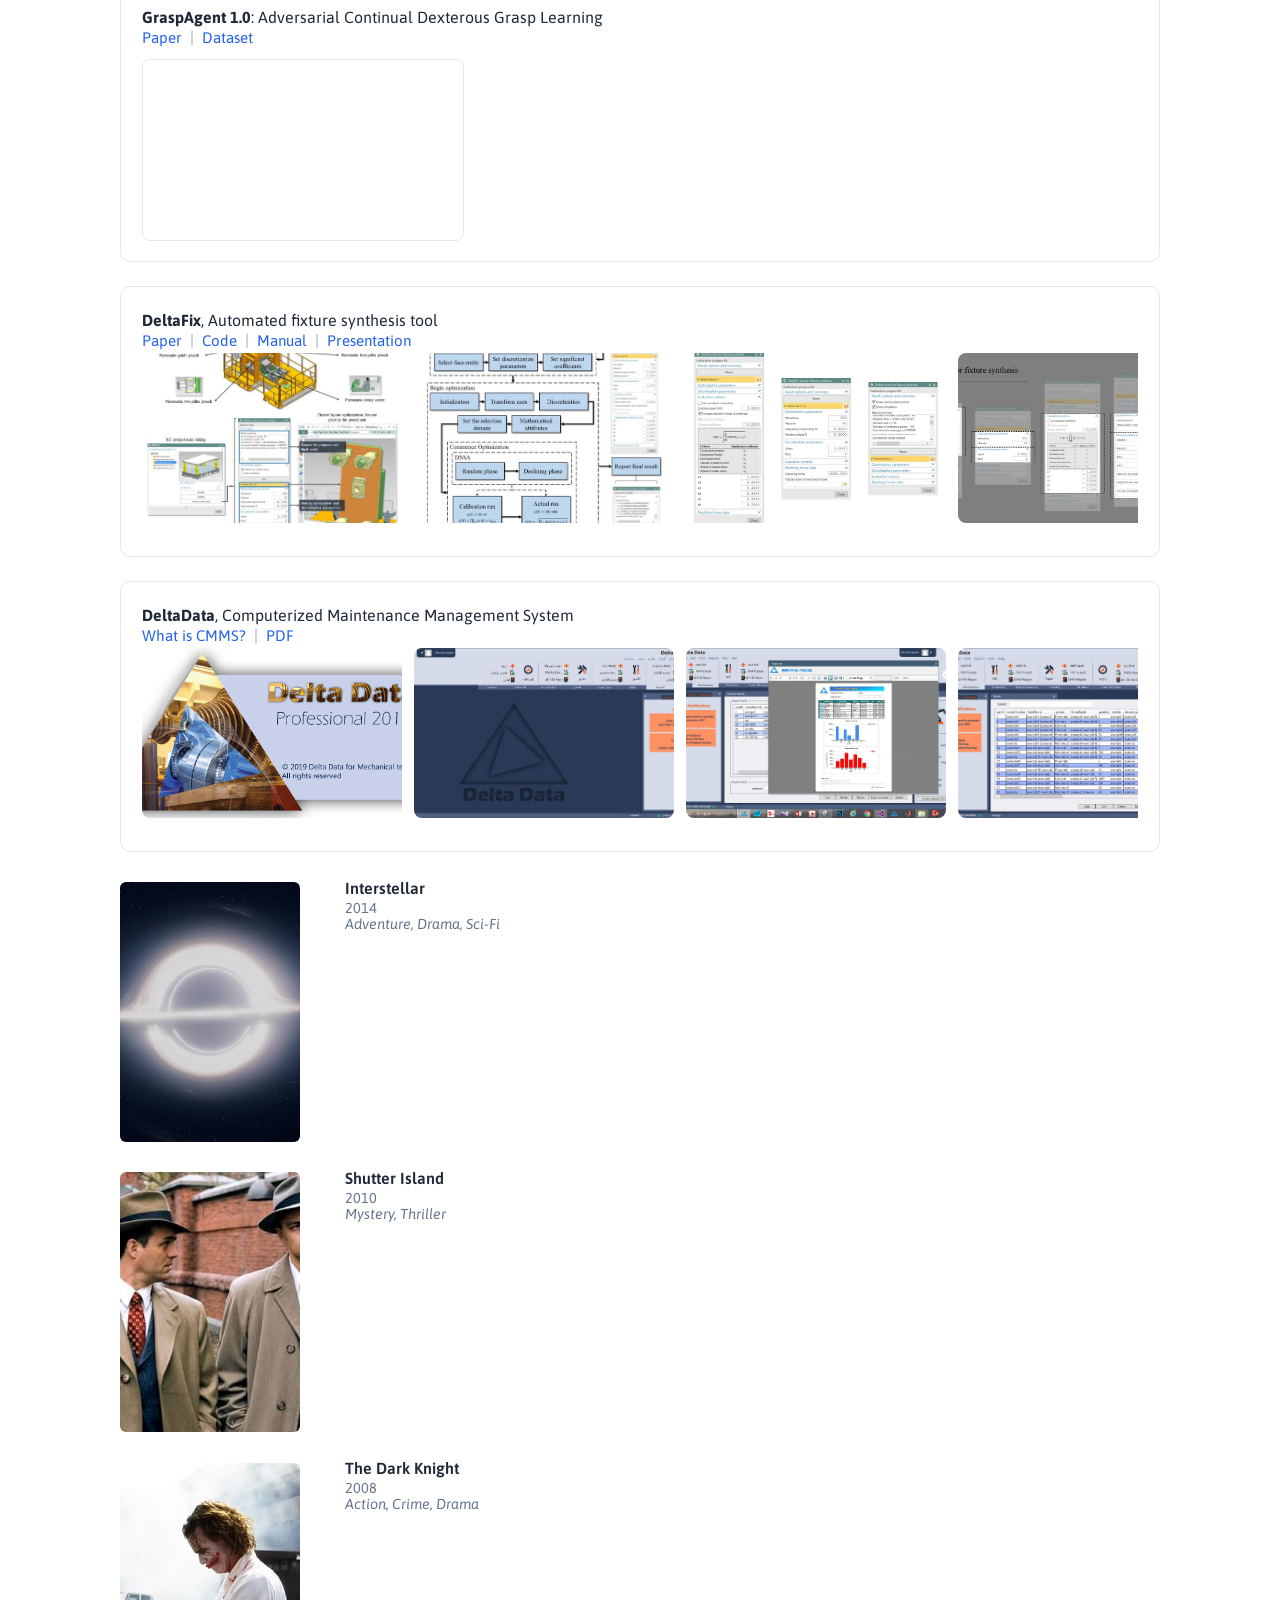
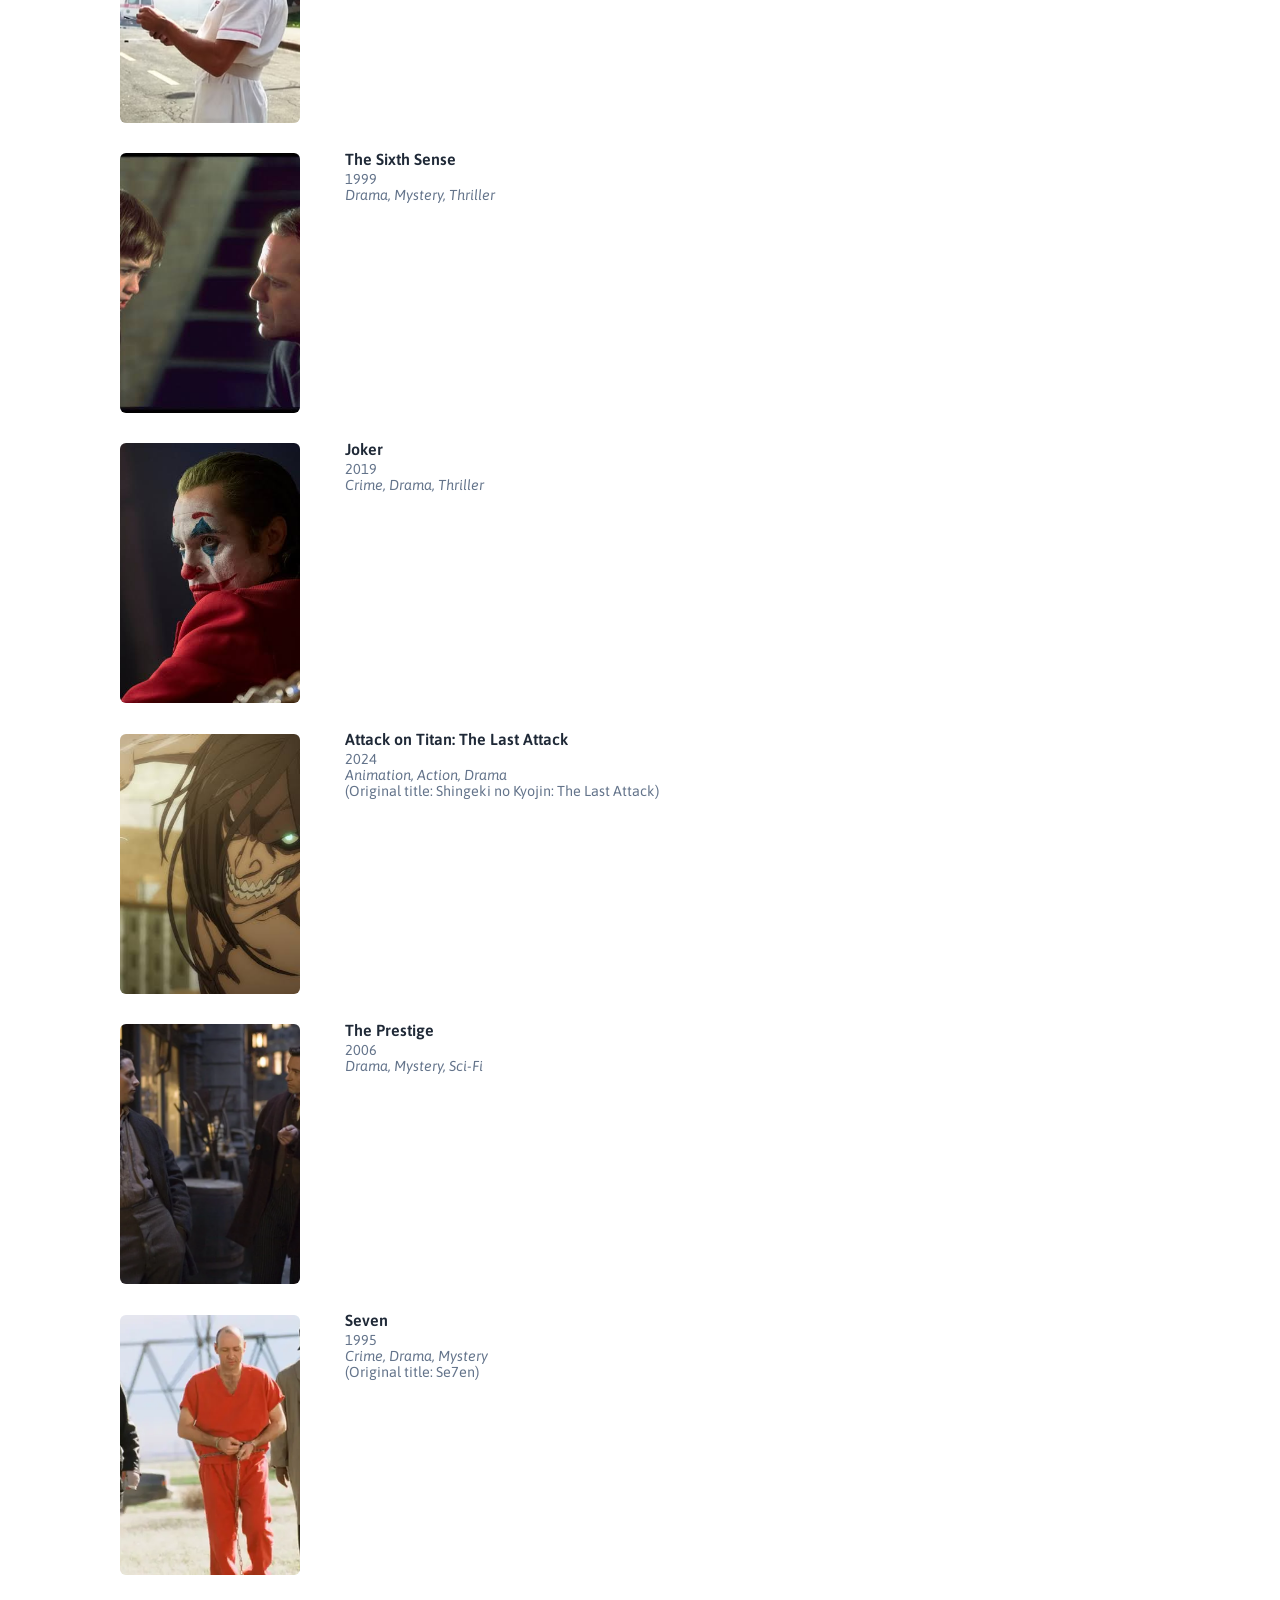
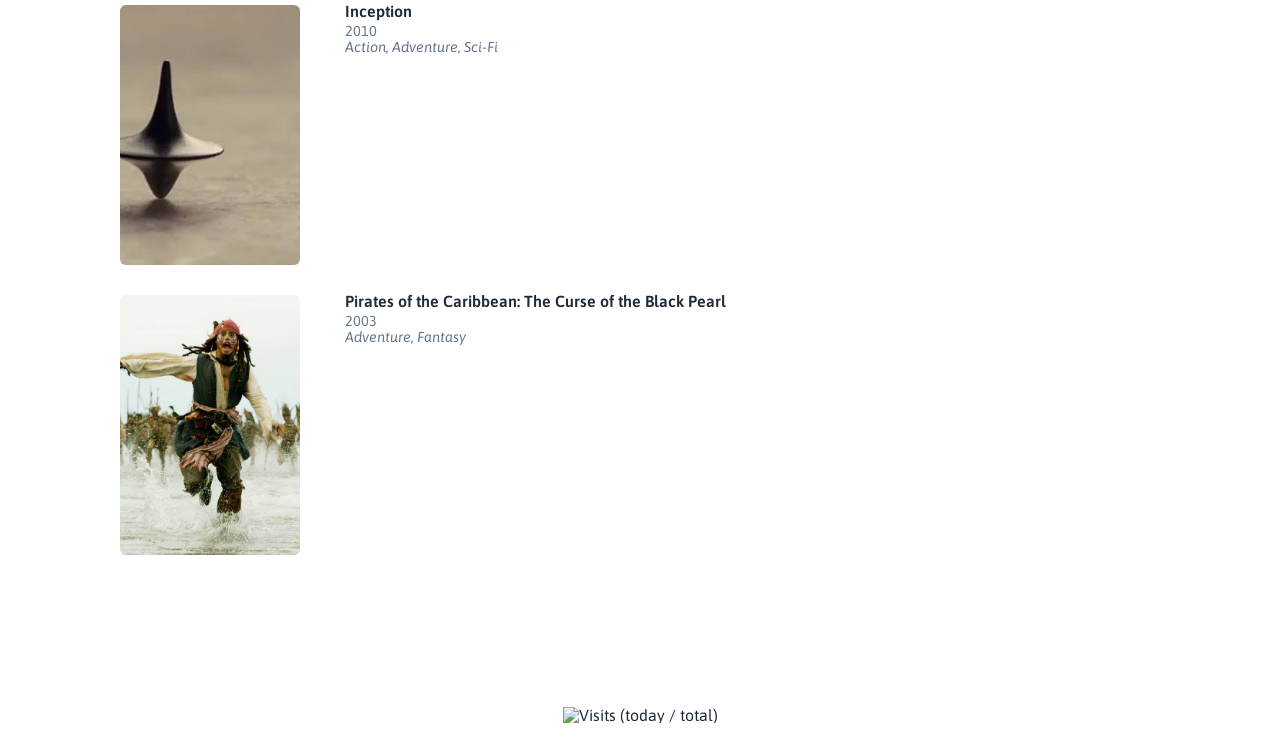
==== commit c3876093: "commit my site from labtop" ====
--- a/index.html
+++ b/index.html
@@ -211,6 +211,8 @@
                   newWindow.document.close();
                 }
               </script>
+              &nbsp;|&nbsp;
+
               <a href="#" onclick="showMessage(event); return false;" style="cursor: pointer;">Paper</a>
               <script>
                 function showMessage(event) {
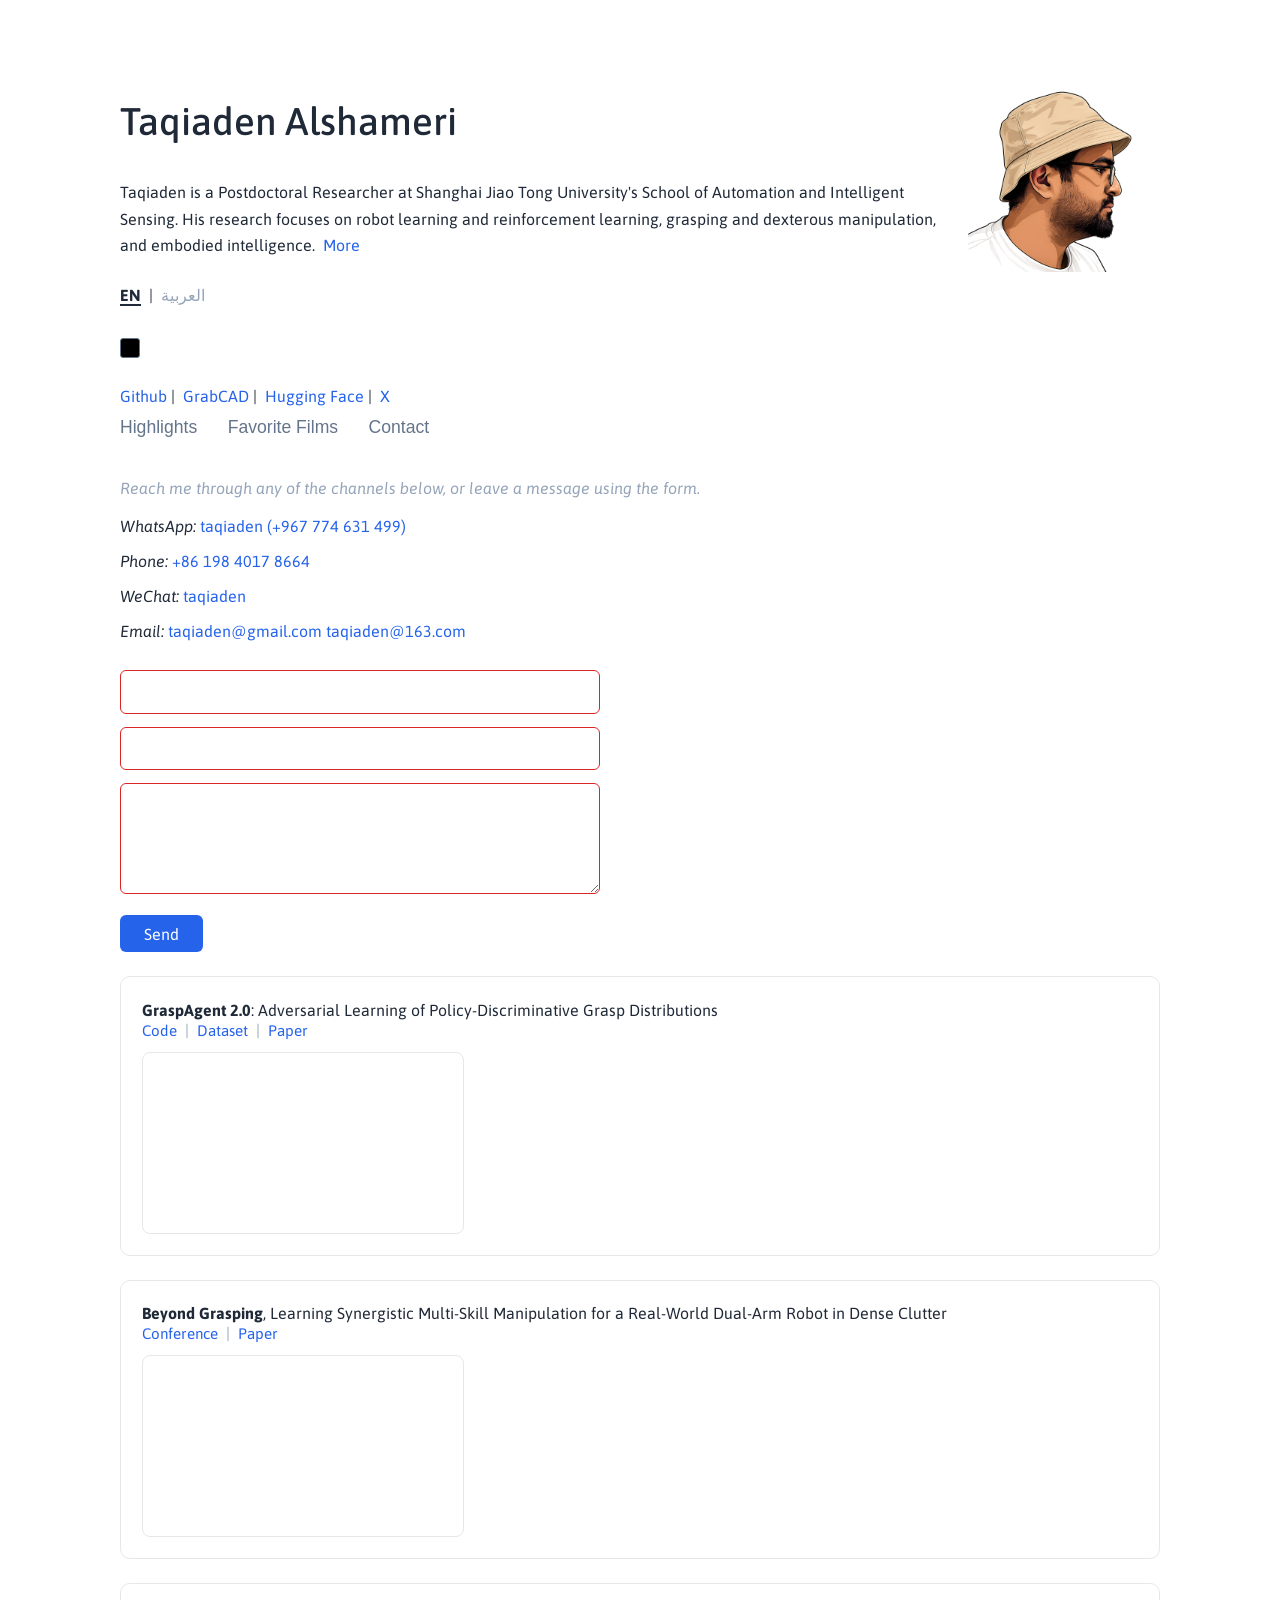
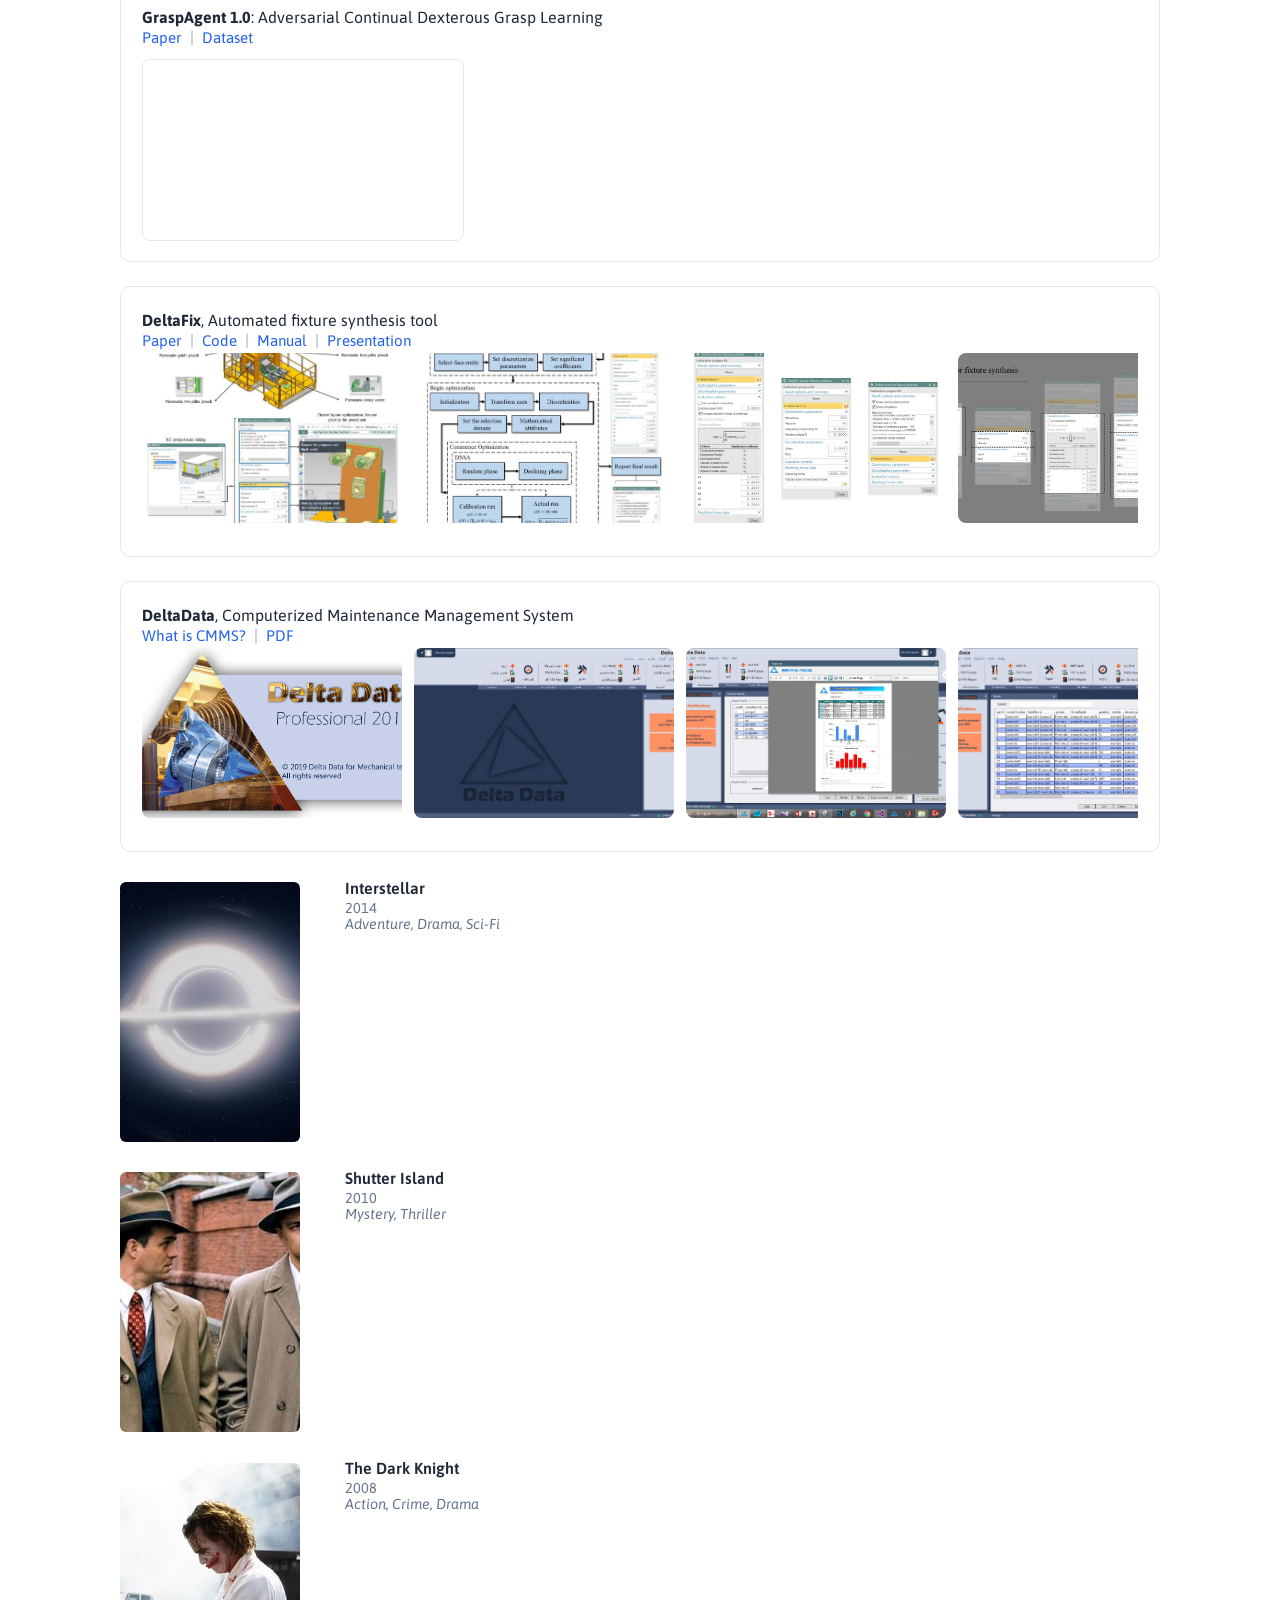
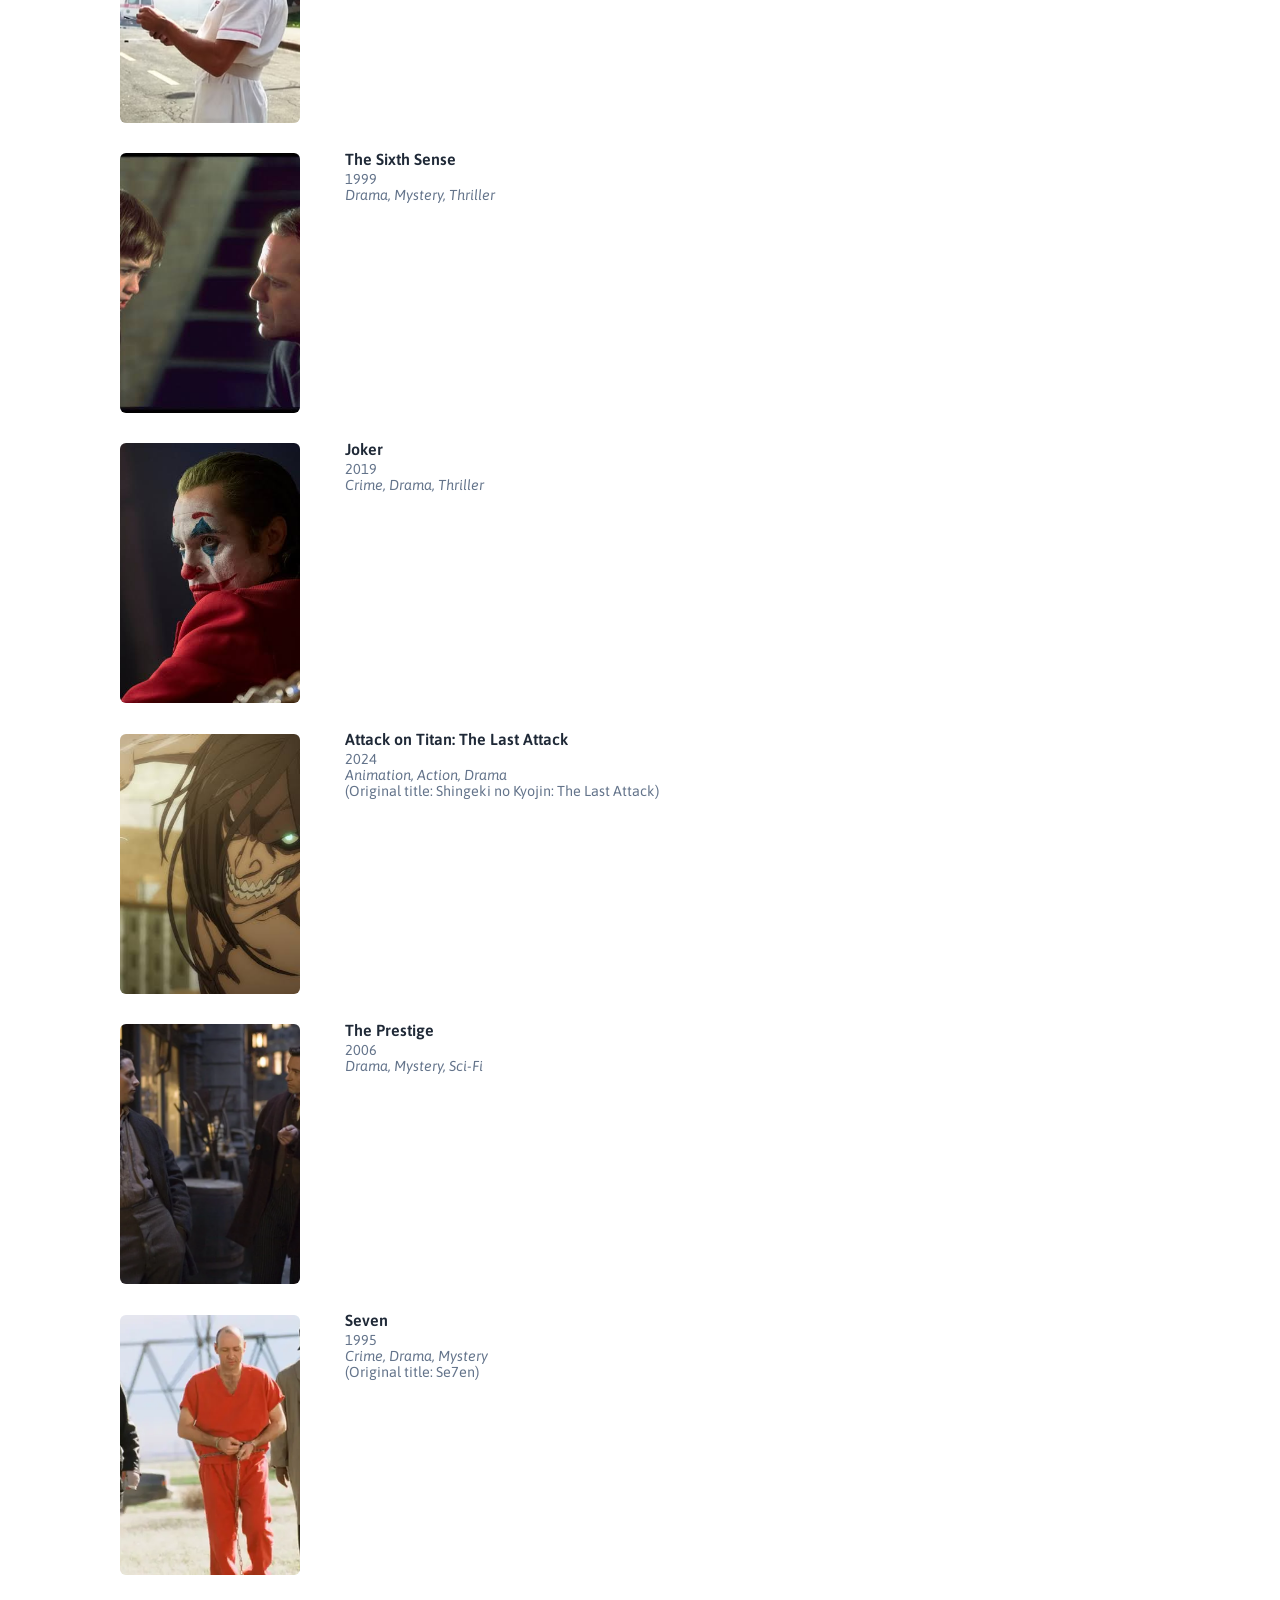
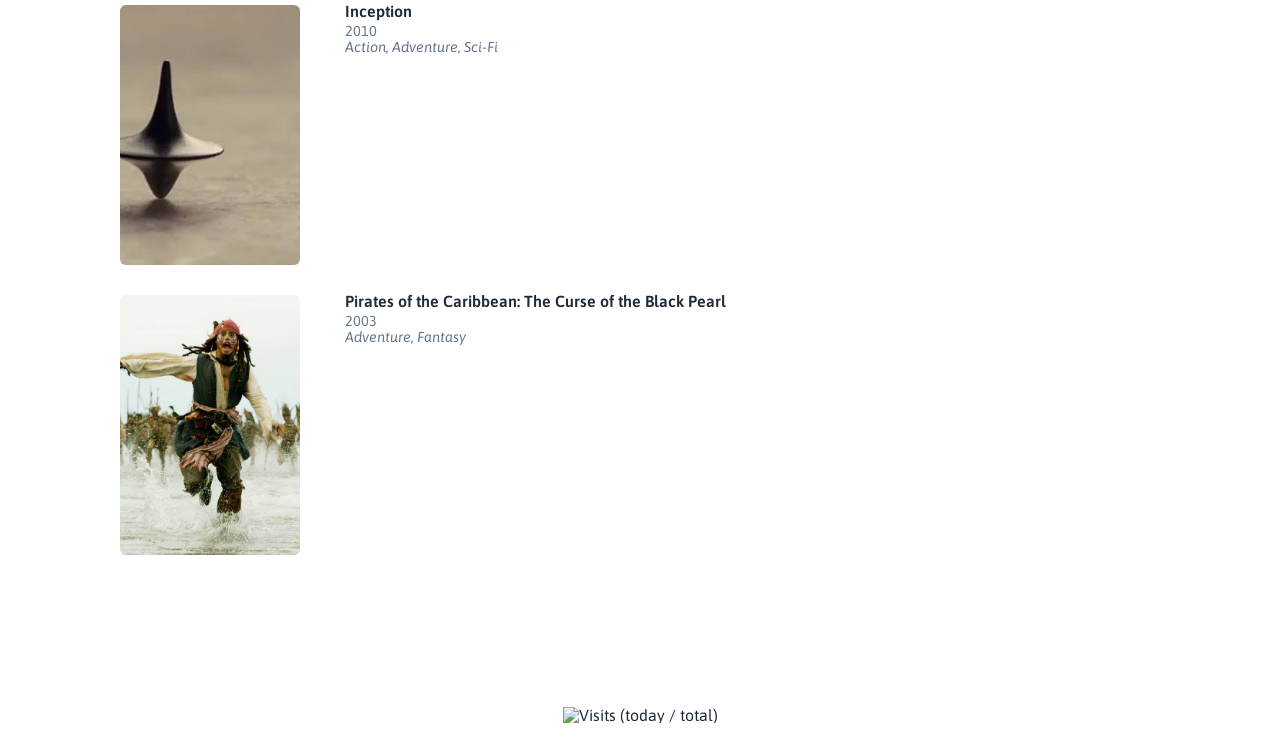
==== commit 9a18605b: "commit my site from labtop" ====
--- a/index.html
+++ b/index.html
@@ -88,7 +88,6 @@
     <div id="filters" class="button-group">
       <!-- <button class="button" data-filter="*">Show All</button> -->
       <button class="button" data-filter=".highlight" data-en="Highlights" data-ar="أبرز الأعمال">Highlights</button>
-      <button class="button" data-filter=".publication" data-en="Research" data-ar="الأبحاث">Research</button>
       <button class="button" data-filter=".Movie" data-en="Favorite Films" data-ar="أفلامي المفضلة">Favorite
         Films</button>
       <button class="button" data-filter=".contact" data-en="Contact" data-ar="تواصل">Contact</button>
@@ -163,16 +162,16 @@
               &nbsp;|&nbsp;
               <a href="https://huggingface.co/datasets/taqiaden/GraspAgent" target="_blank" rel="noopener">Dataset</a>
               &nbsp;|&nbsp;
-              <a href="#" onclick="showMessage(event); return false;" style="cursor: pointer;">Paper</a>
+              <a href="#" onclick="showMessage1(event); return false;" style="cursor: pointer;">Paper</a>
               <script>
-                function showMessage(event) {
+                function showMessage1(event) {
                   event.preventDefault();
                   const newWindow = window.open('', '_blank', 'width=400,height=200');
                   newWindow.document.write(`
     <html>
       <head><title>Message</title></head>
       <body style="font-family: Arial; padding: 20px; text-align: center;">
-        <p>The paper is under peer review. If you need an initial copy from the author, please contact me. Thanks!</p>
+        <p>This paper is under peer review. If you would like an initial copy from the author, please contact me. Thank you!</p>
       </body>
     </html>
   `);
@@ -195,16 +194,16 @@
             <h3><b>Beyond Grasping</b>, Learning Synergistic Multi-Skill Manipulation for a Real-World
               Dual-Arm Robot in Dense Clutter</h3>
             <p>
-              <a href="#" onclick="showMessage(event); return false;" style="cursor: pointer;">Conference</a>
+              <a href="#" onclick="showMessage2(event); return false;" style="cursor: pointer;">Conference</a>
               <script>
-                function showMessage(event) {
+                function showMessage2(event) {
                   event.preventDefault();
                   const newWindow = window.open('', '_blank', 'width=400,height=200');
                   newWindow.document.write(`
     <html>
       <head><title>Message</title></head>
       <body style="font-family: Arial; padding: 20px; text-align: center;">
-        <p>The official link is not realeased yet. If you need a copy from the author, please contact me. Thanks!</p>
+        <p>The official link has not been released yet. If you need a copy from the author, please contact me. Thank you!</p>
       </body>
     </html>
   `);
@@ -213,16 +212,16 @@
               </script>
               &nbsp;|&nbsp;
 
-              <a href="#" onclick="showMessage(event); return false;" style="cursor: pointer;">Paper</a>
+              <a href="#" onclick="showMessage3(event); return false;" style="cursor: pointer;">Paper</a>
               <script>
-                function showMessage(event) {
+                function showMessage3(event) {
                   event.preventDefault();
                   const newWindow = window.open('', '_blank', 'width=400,height=200');
                   newWindow.document.write(`
     <html>
       <head><title>Message</title></head>
       <body style="font-family: Arial; padding: 20px; text-align: center;">
-        <p>The paper is under peer review. If you need an initial copy from the author, please contact me. Thanks!</p>
+        <p>This paper is under peer review. If you would like an initial copy from the author, please contact me. Thank you!</p>
       </body>
     </html>
   `);
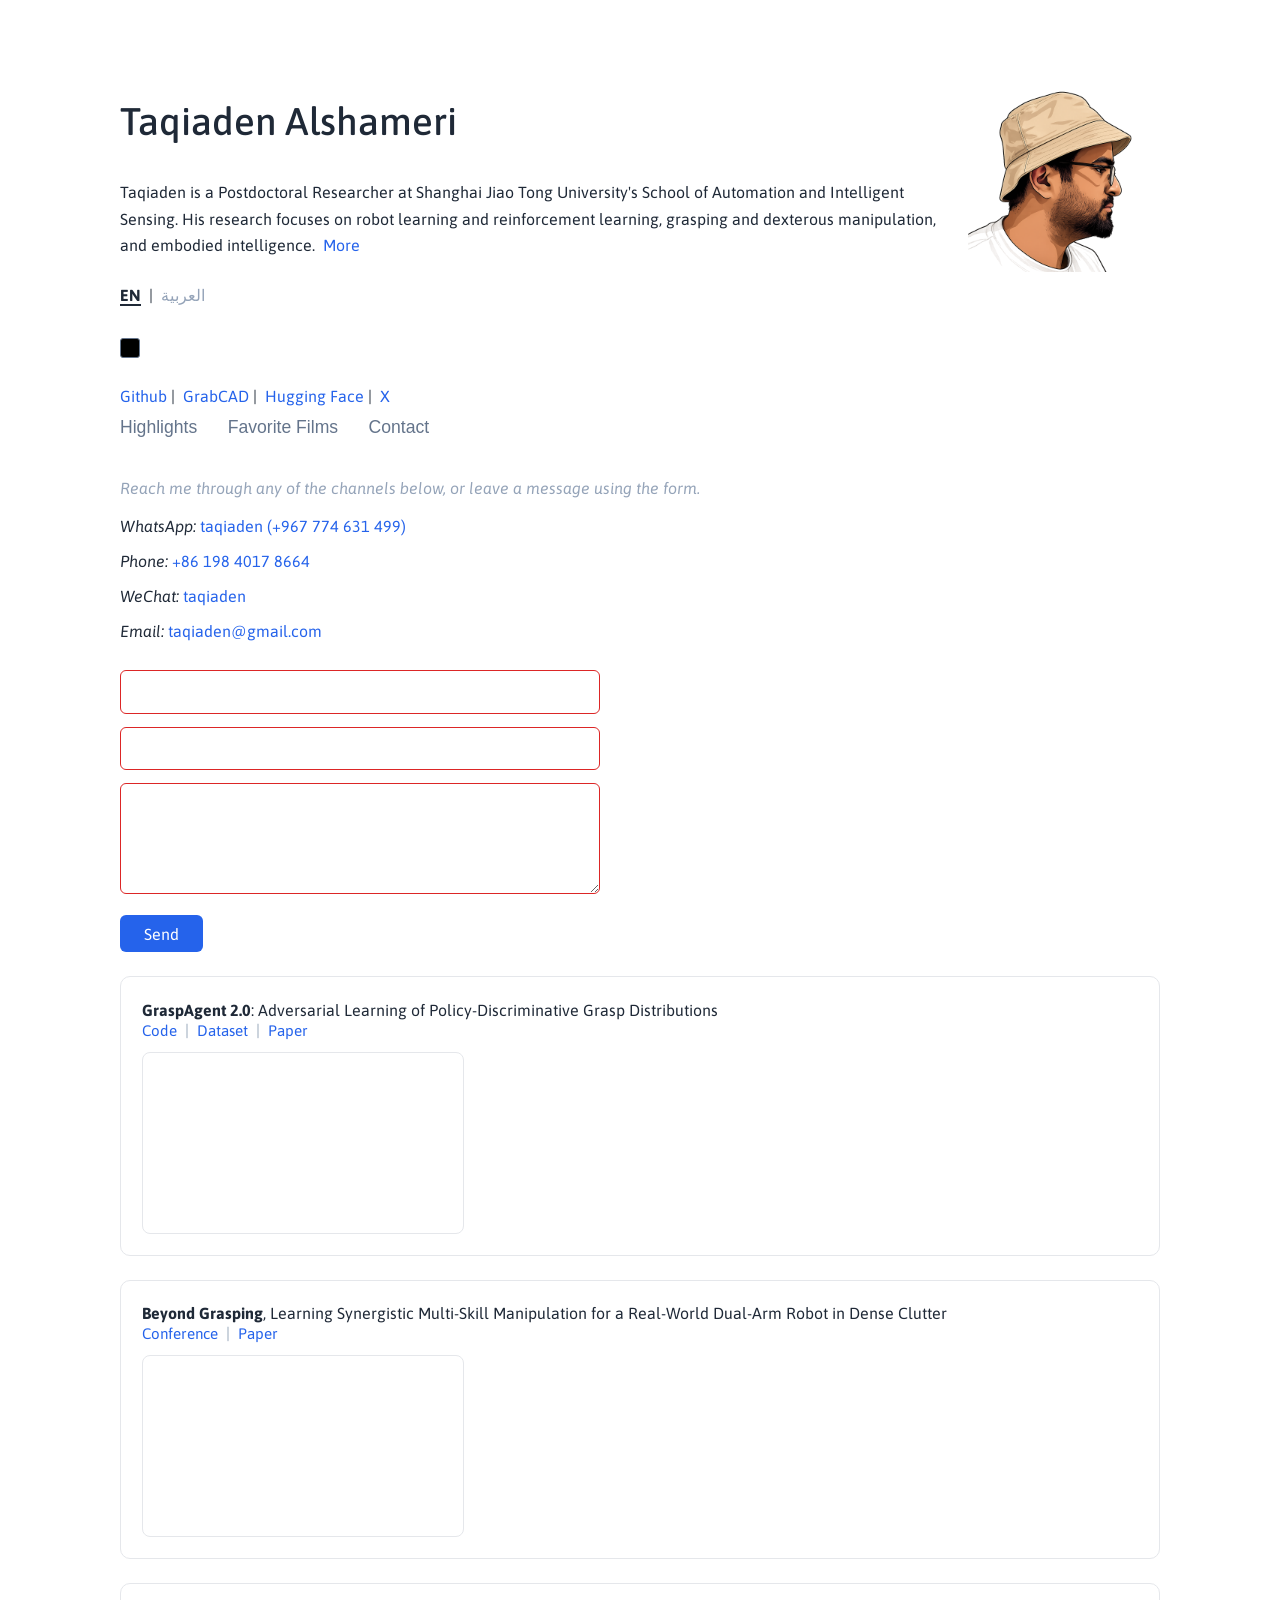
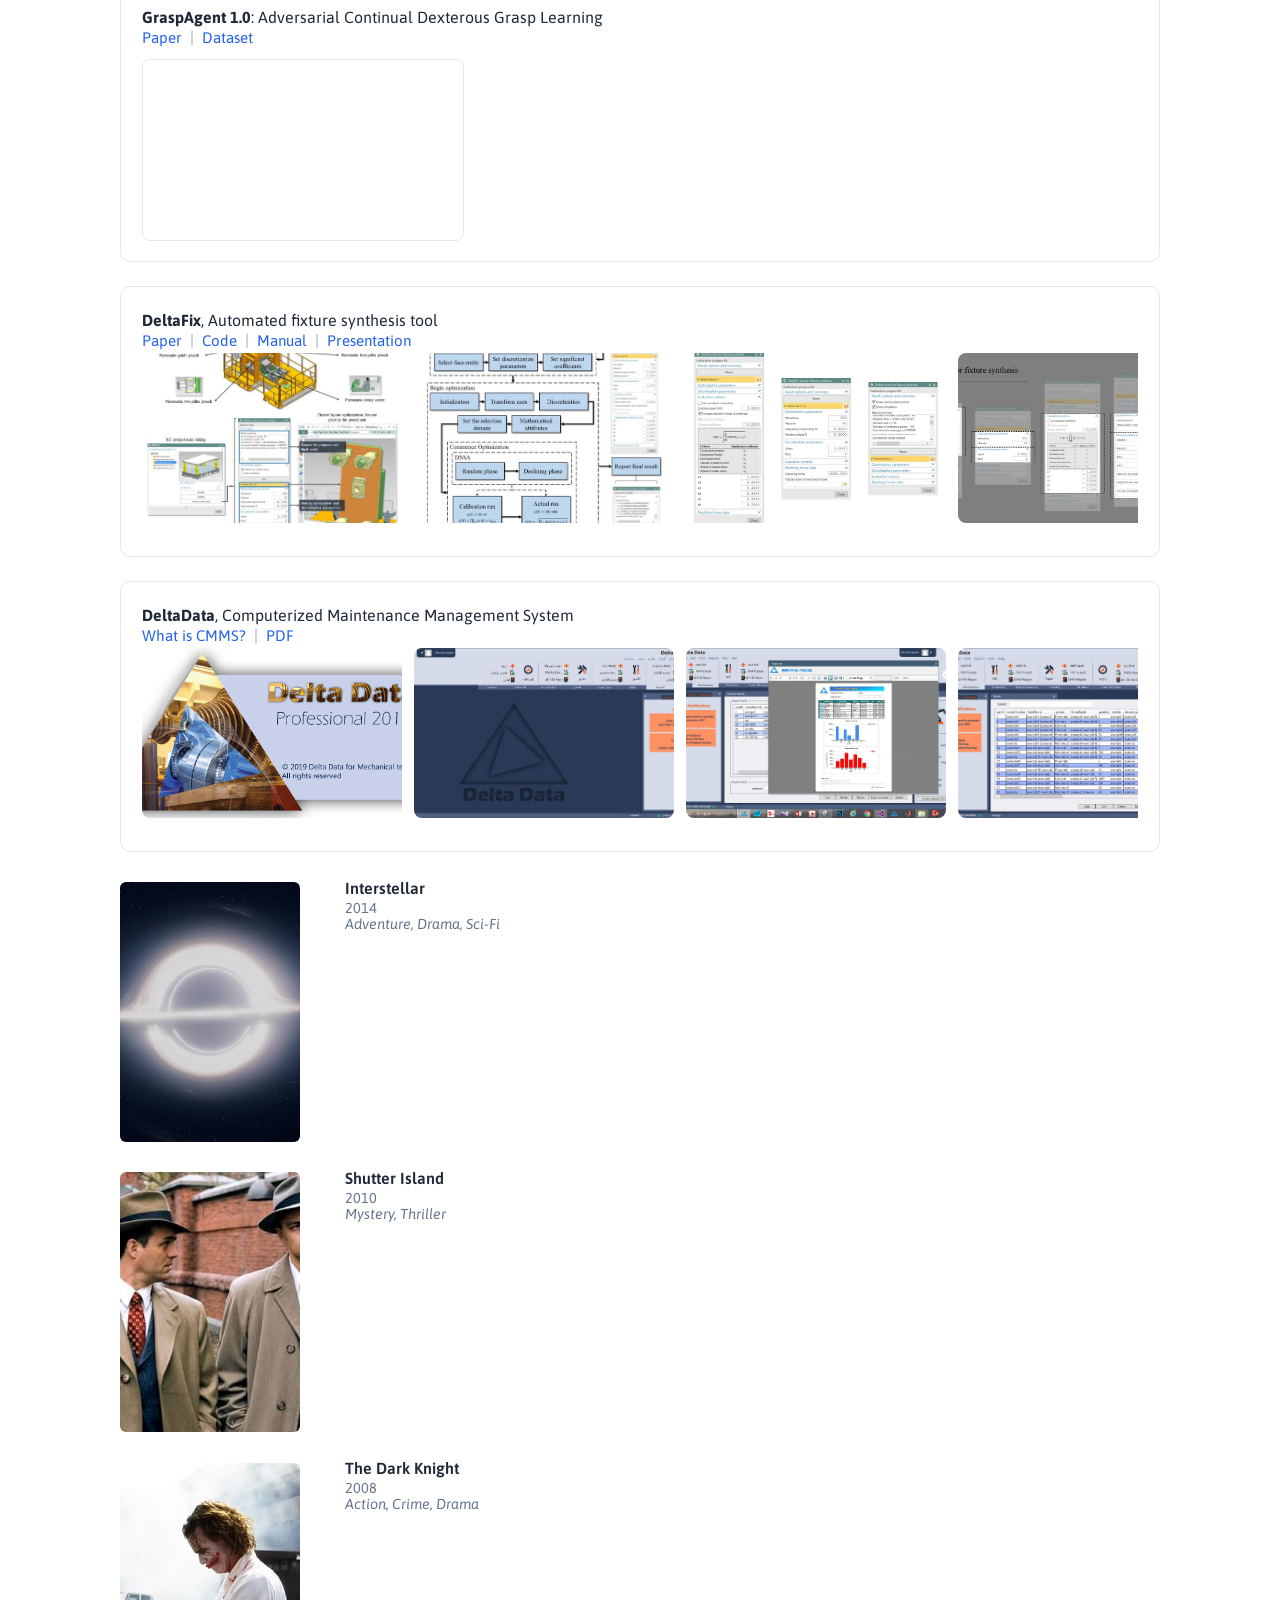
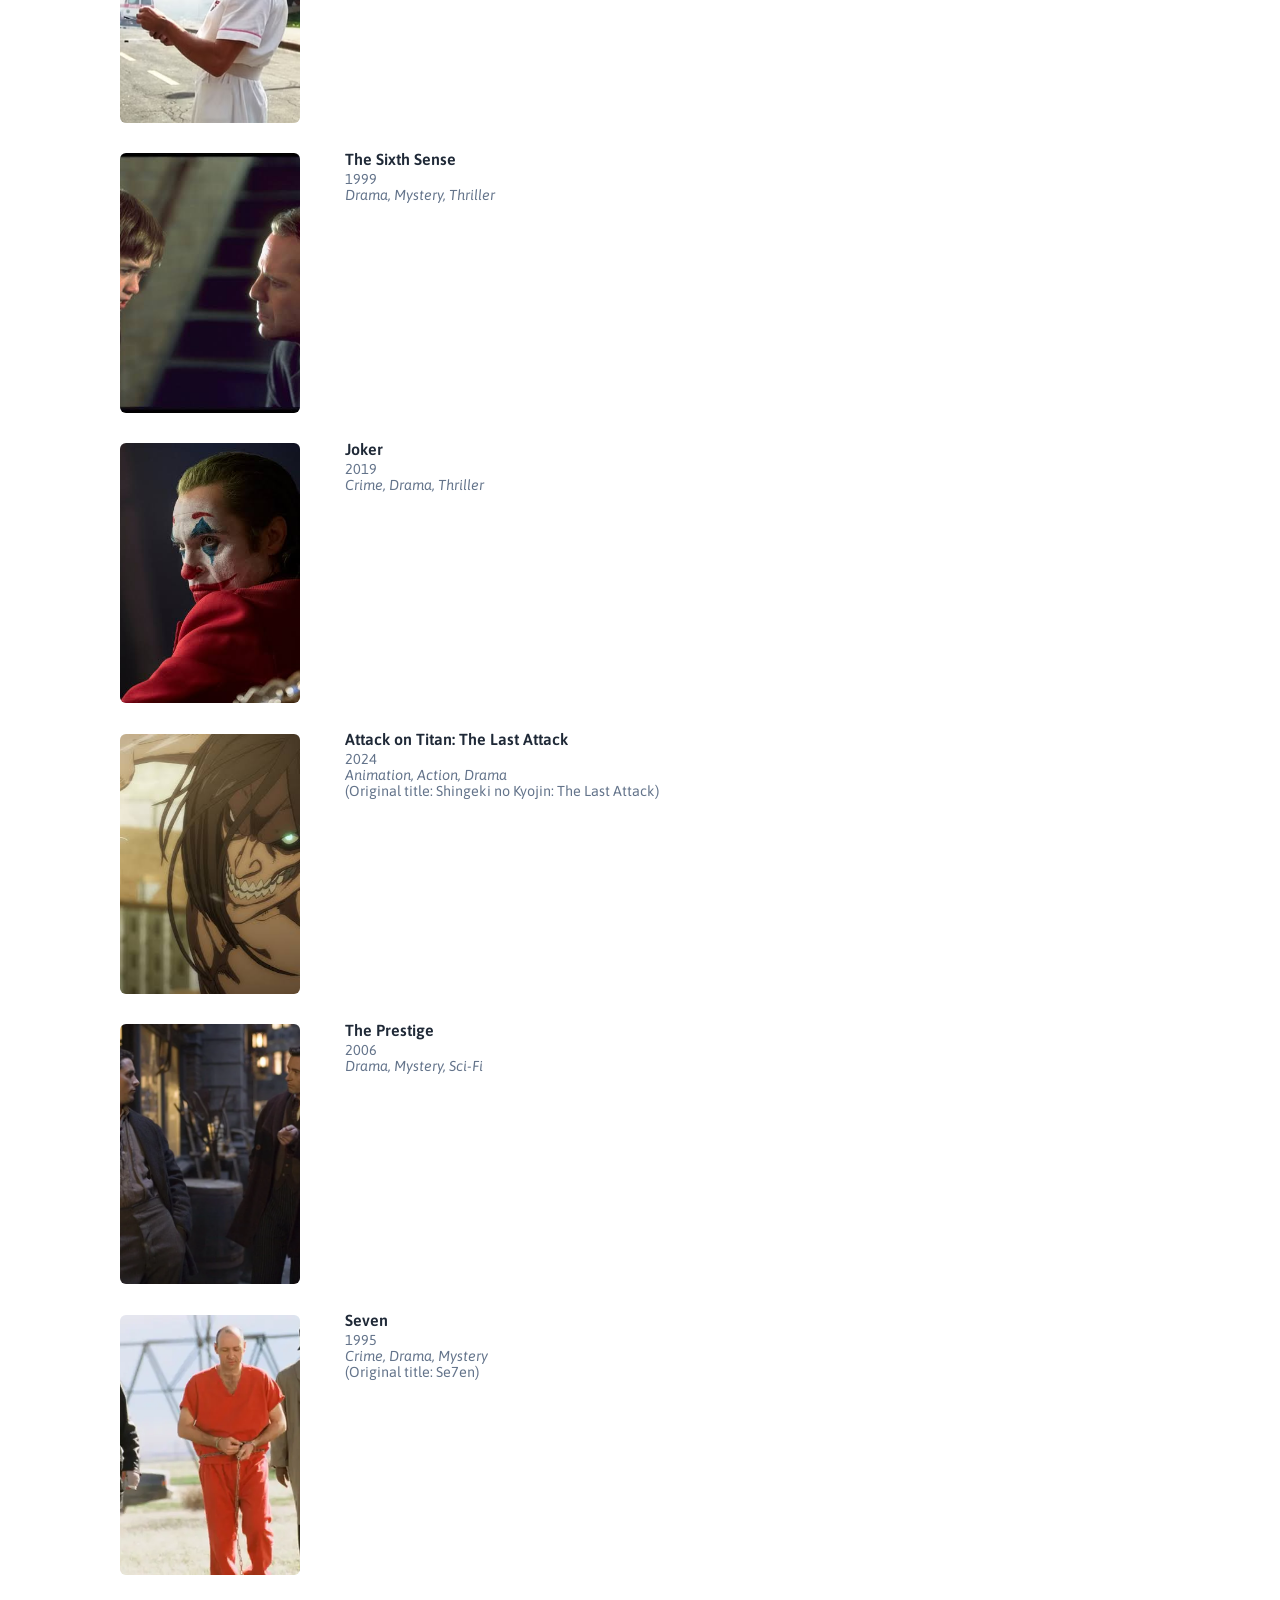
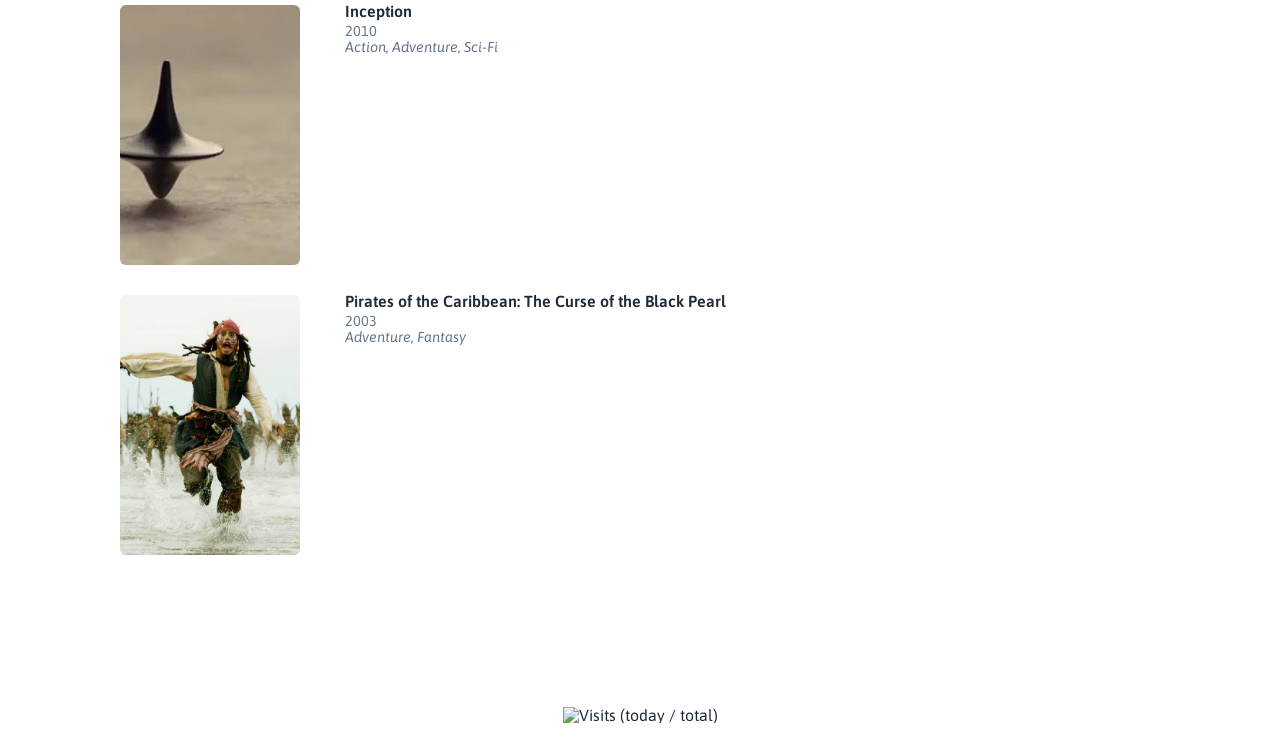
==== commit 15533edd: "commit my site from labtop" ====
--- a/index.html
+++ b/index.html
@@ -124,7 +124,6 @@
             <li>
               <i data-en="Email:" data-ar="البريد الإلكتروني:">Email:</i>
               <a href="mailto:taqiaden@gmail.com">taqiaden@gmail.com</a>
-              <a href="mailto:taqiaden@163.com">taqiaden@163.com</a>
             </li>
           </ul>
 
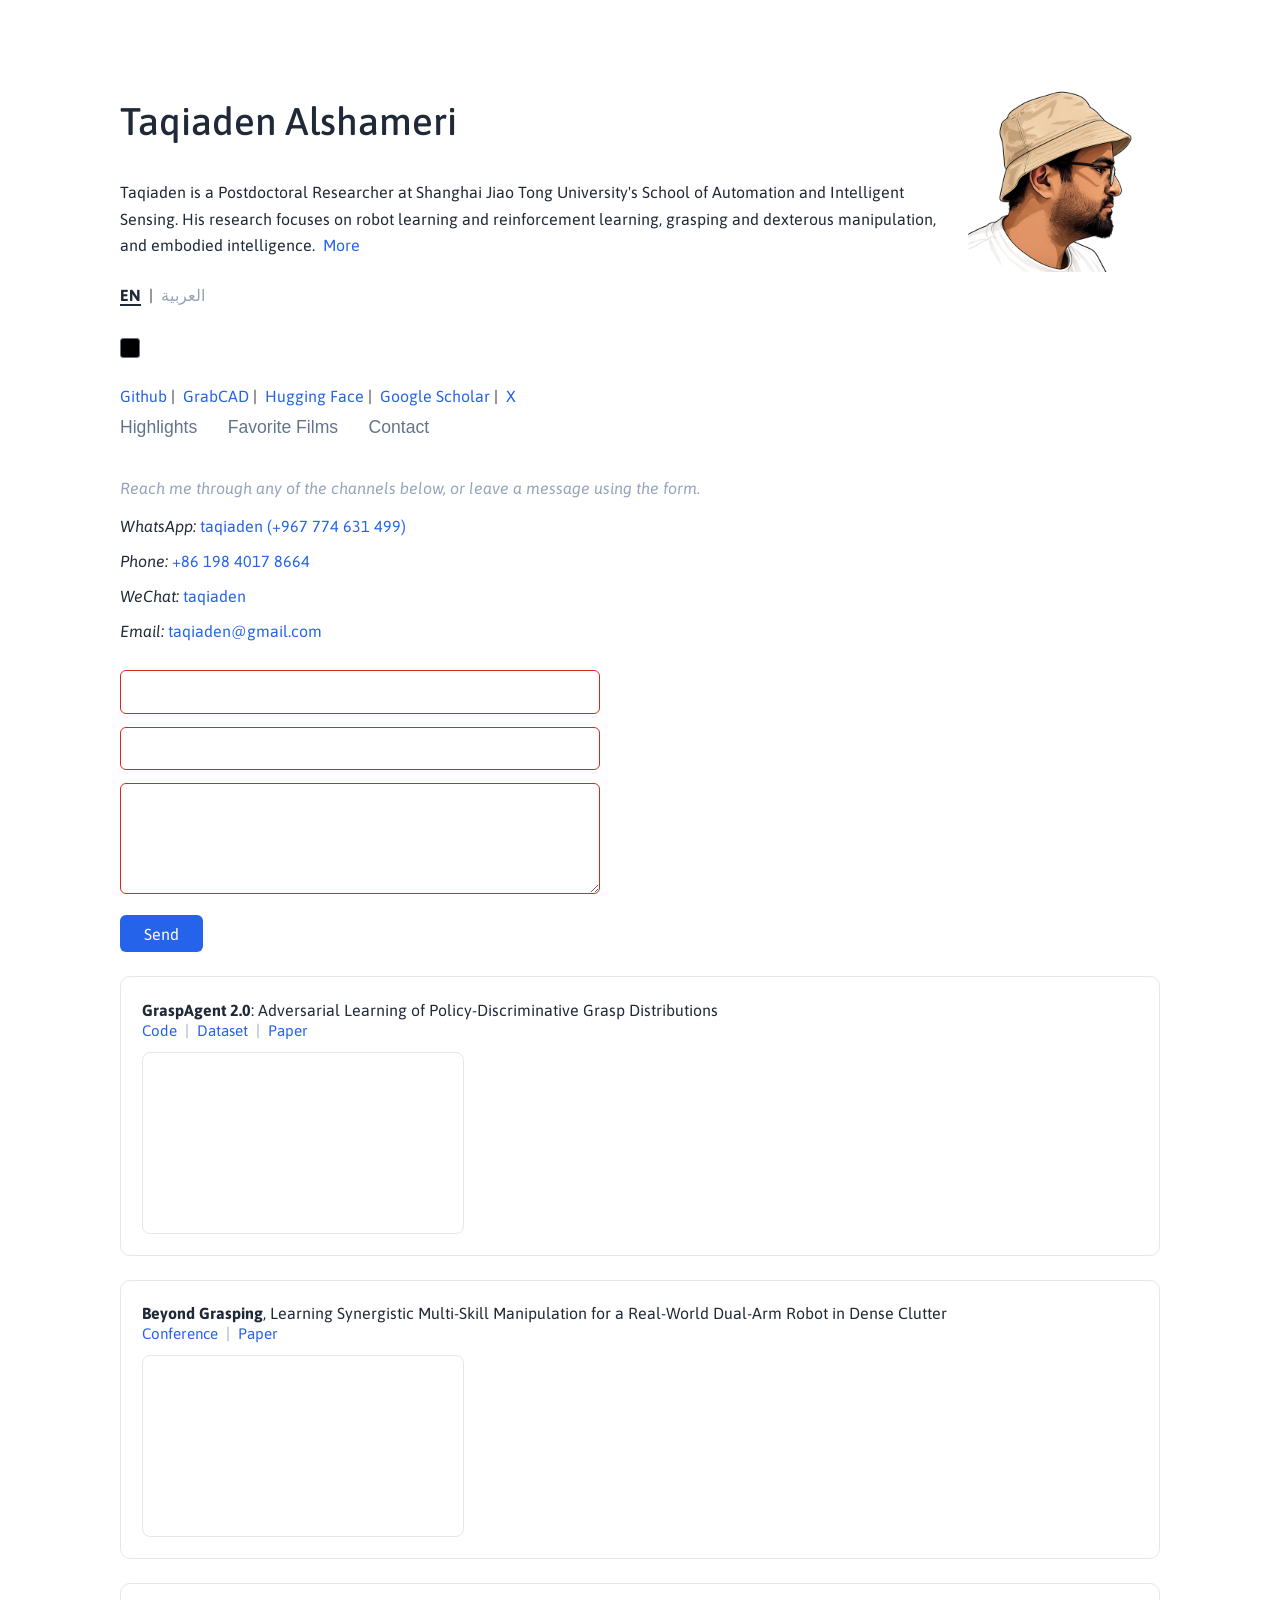
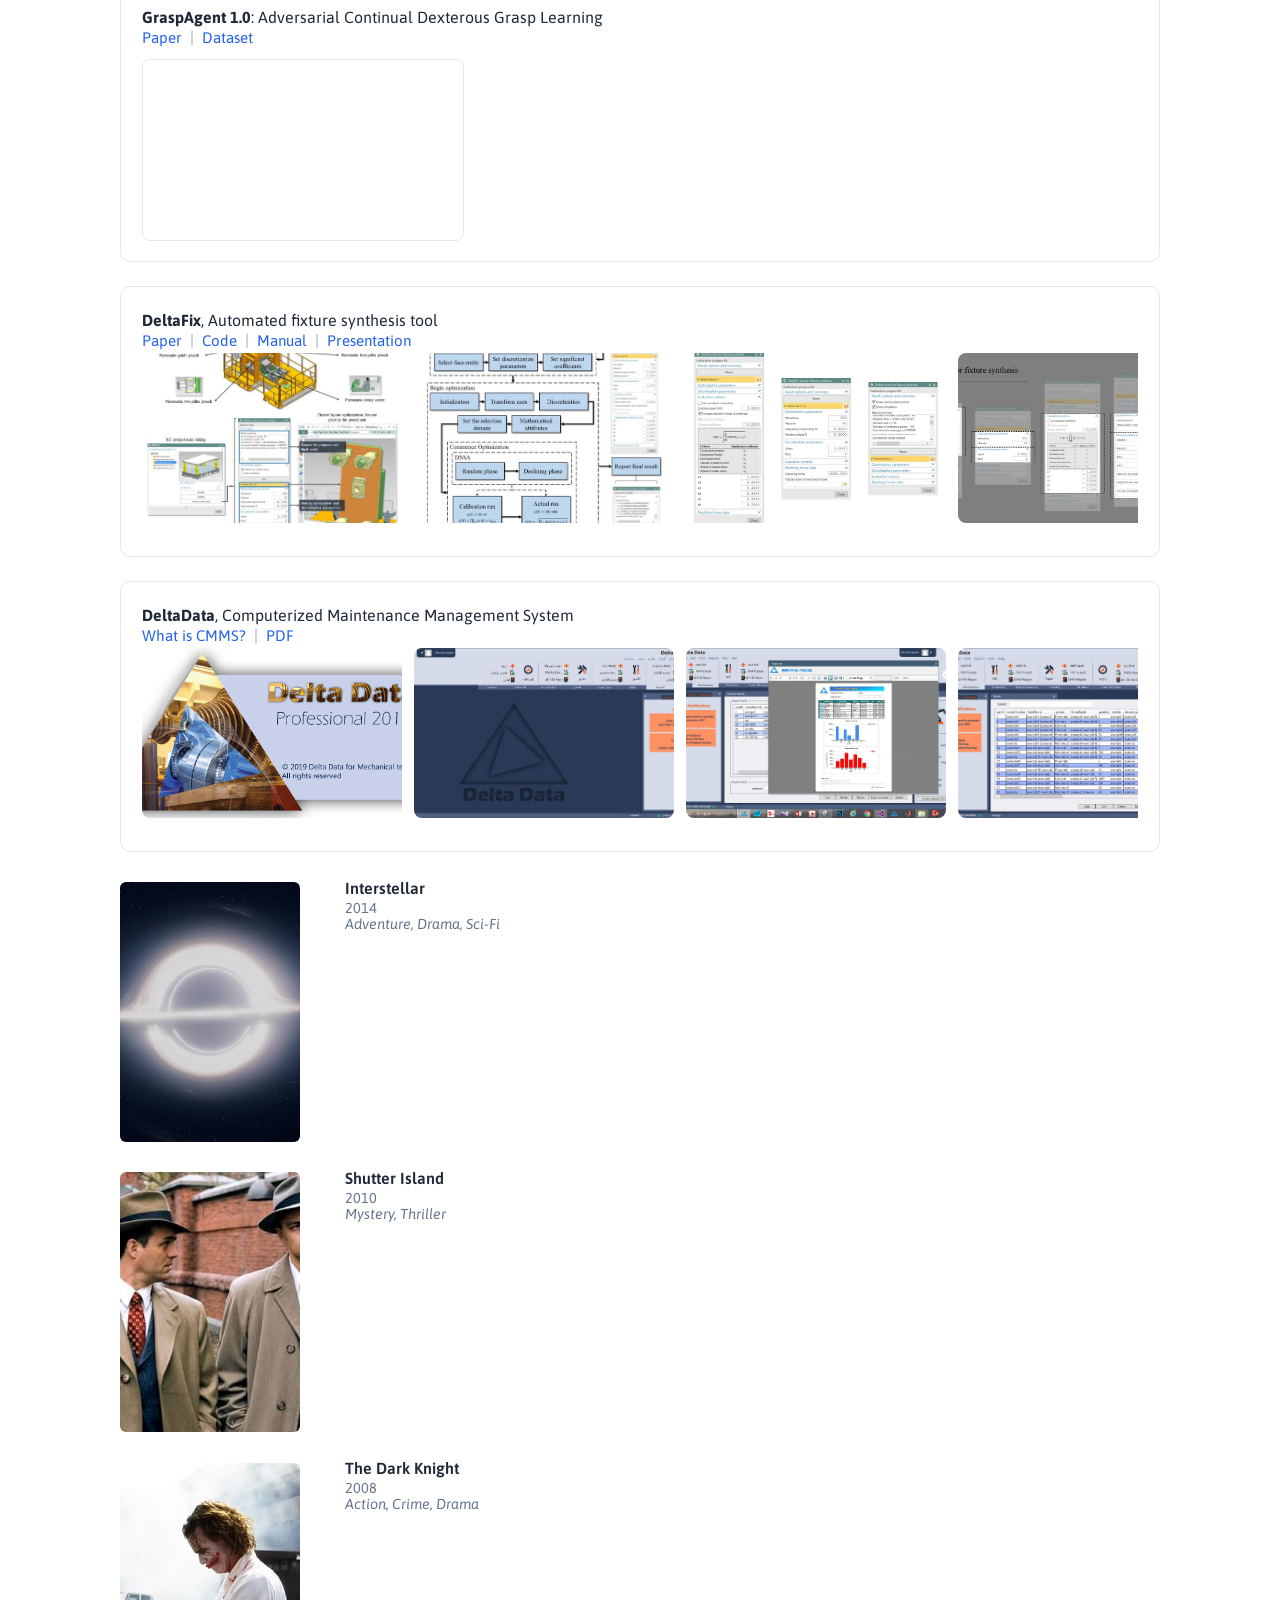
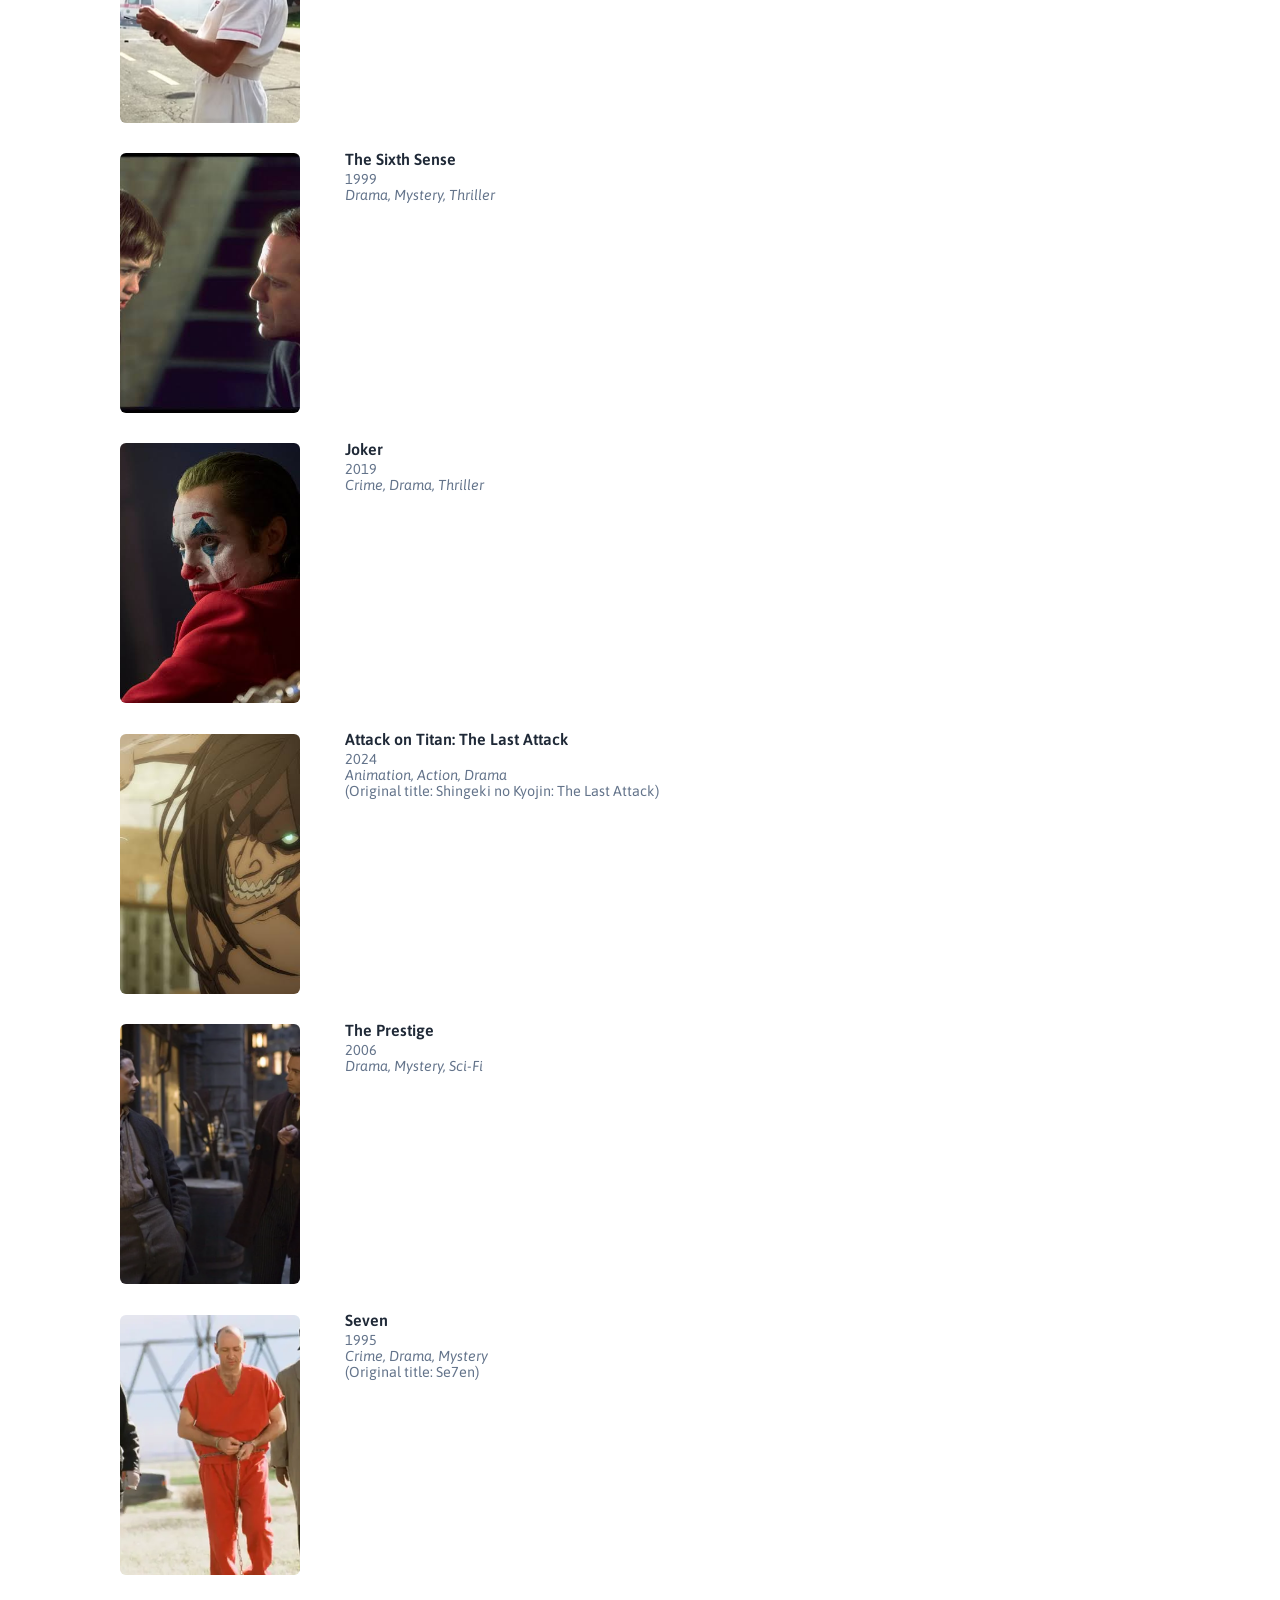
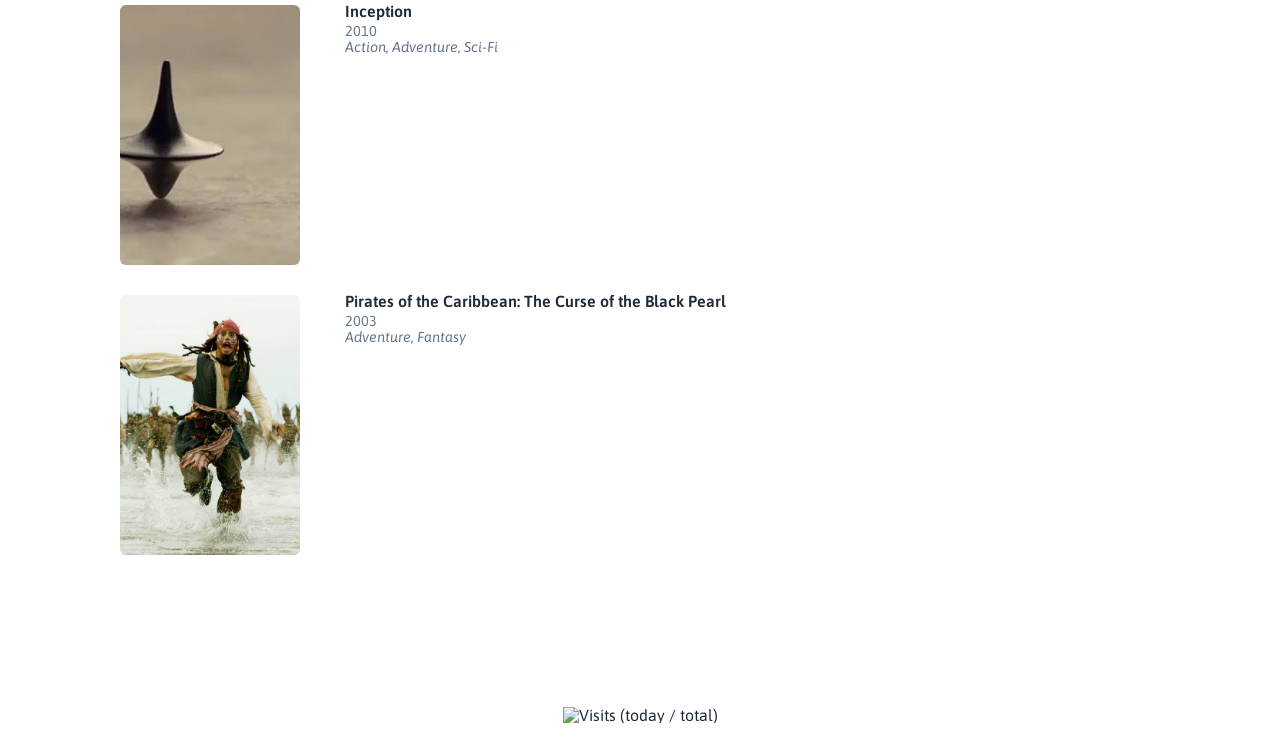
==== commit df172fb6: "commit my site from labtop" ====
--- a/index.html
+++ b/index.html
@@ -74,6 +74,8 @@
           <a href="https://github.com/taqiaden">Github</a>&nbsp;|&nbsp;
           <a href="https://grabcad.com/taqiaden-1">GrabCAD</a>&nbsp;|&nbsp;
           <a href="https://huggingface.co/taqiaden">Hugging Face</a>&nbsp;|&nbsp;
+          <a href="https://scholar.google.com/citations?hl=en&tzom=-480&user=oTknx0cAAAAJ">Google
+            Scholar</a>&nbsp;|&nbsp;
           <a href="https://x.com/taqiaden">X</a>
         </p>
 
@@ -193,22 +195,7 @@
             <h3><b>Beyond Grasping</b>, Learning Synergistic Multi-Skill Manipulation for a Real-World
               Dual-Arm Robot in Dense Clutter</h3>
             <p>
-              <a href="#" onclick="showMessage2(event); return false;" style="cursor: pointer;">Conference</a>
-              <script>
-                function showMessage2(event) {
-                  event.preventDefault();
-                  const newWindow = window.open('', '_blank', 'width=400,height=200');
-                  newWindow.document.write(`
-    <html>
-      <head><title>Message</title></head>
-      <body style="font-family: Arial; padding: 20px; text-align: center;">
-        <p>The official link has not been released yet. If you need a copy from the author, please contact me. Thank you!</p>
-      </body>
-    </html>
-  `);
-                  newWindow.document.close();
-                }
-              </script>
+              <a href="https://doi.org/10.1109/IROS61738.2026.11776706" target="_blank" rel="noopener">Conference</a>
               &nbsp;|&nbsp;
 
               <a href="#" onclick="showMessage3(event); return false;" style="cursor: pointer;">Paper</a>
